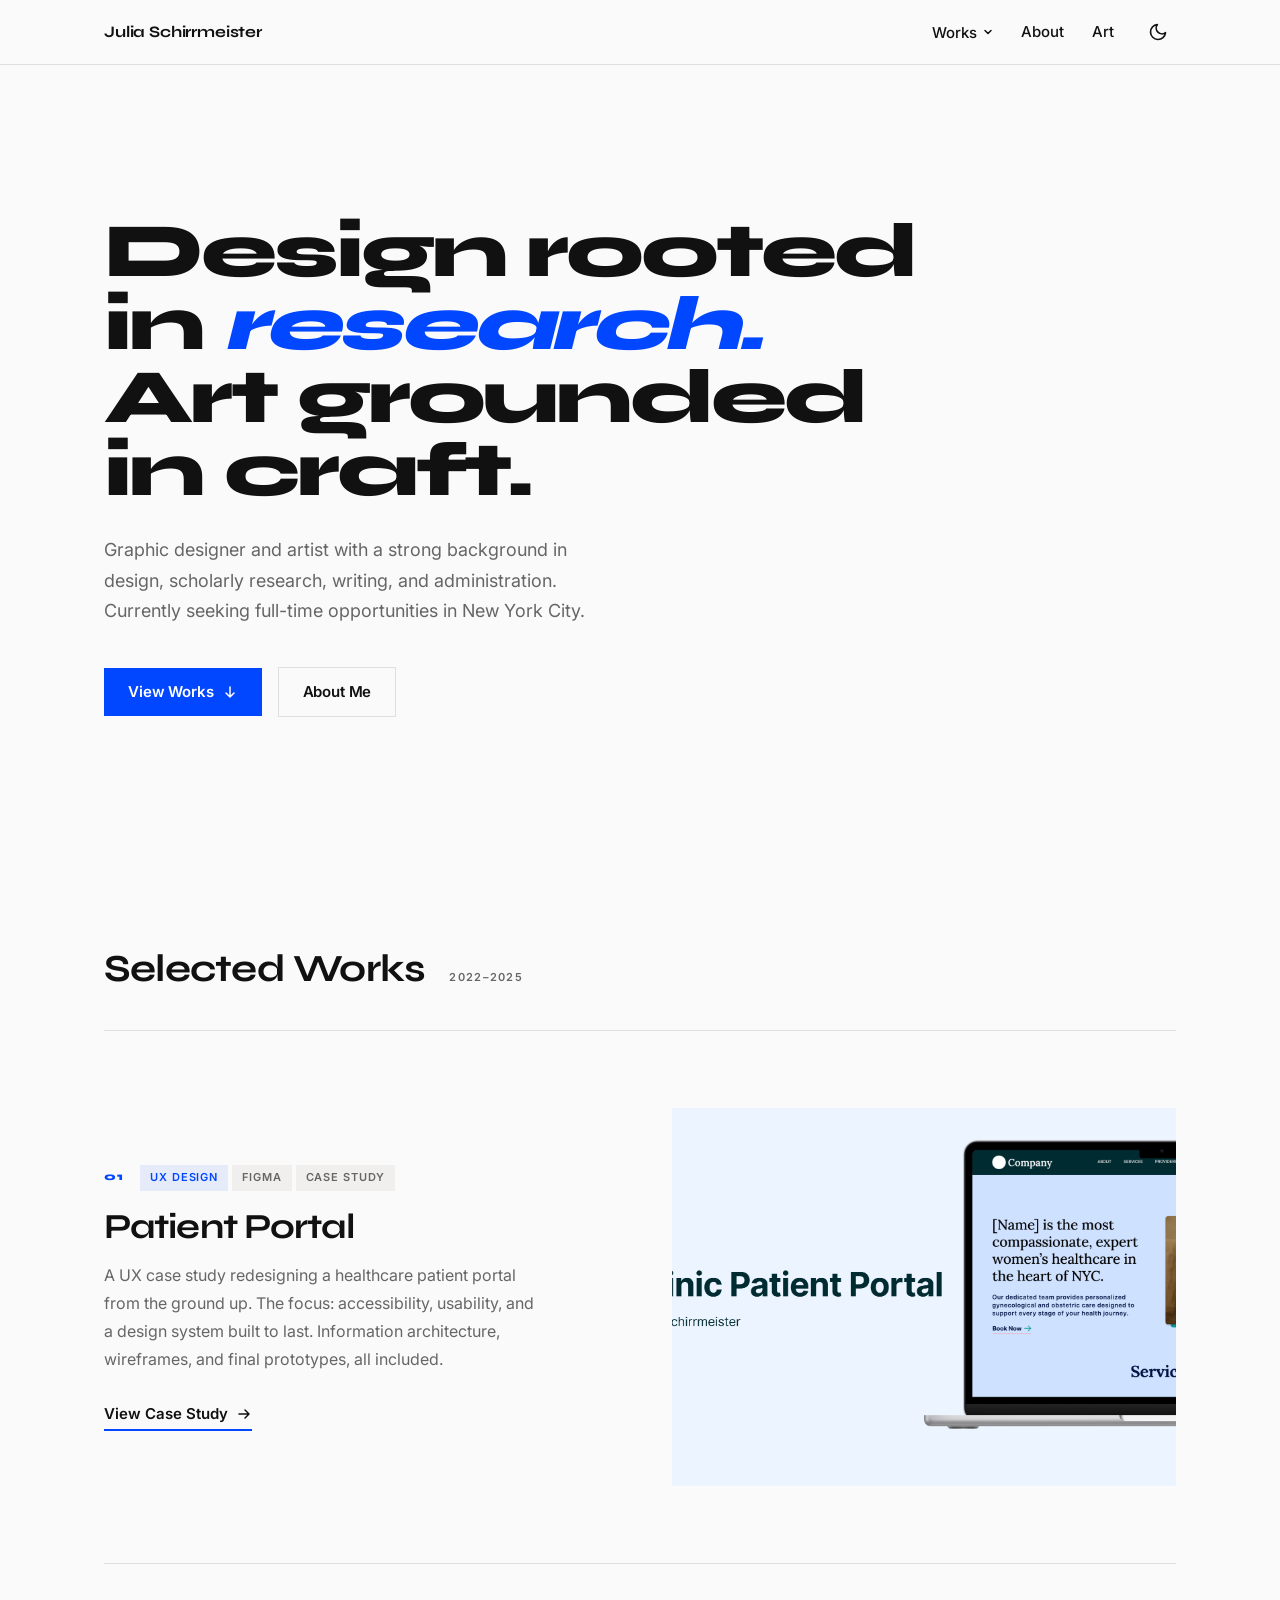
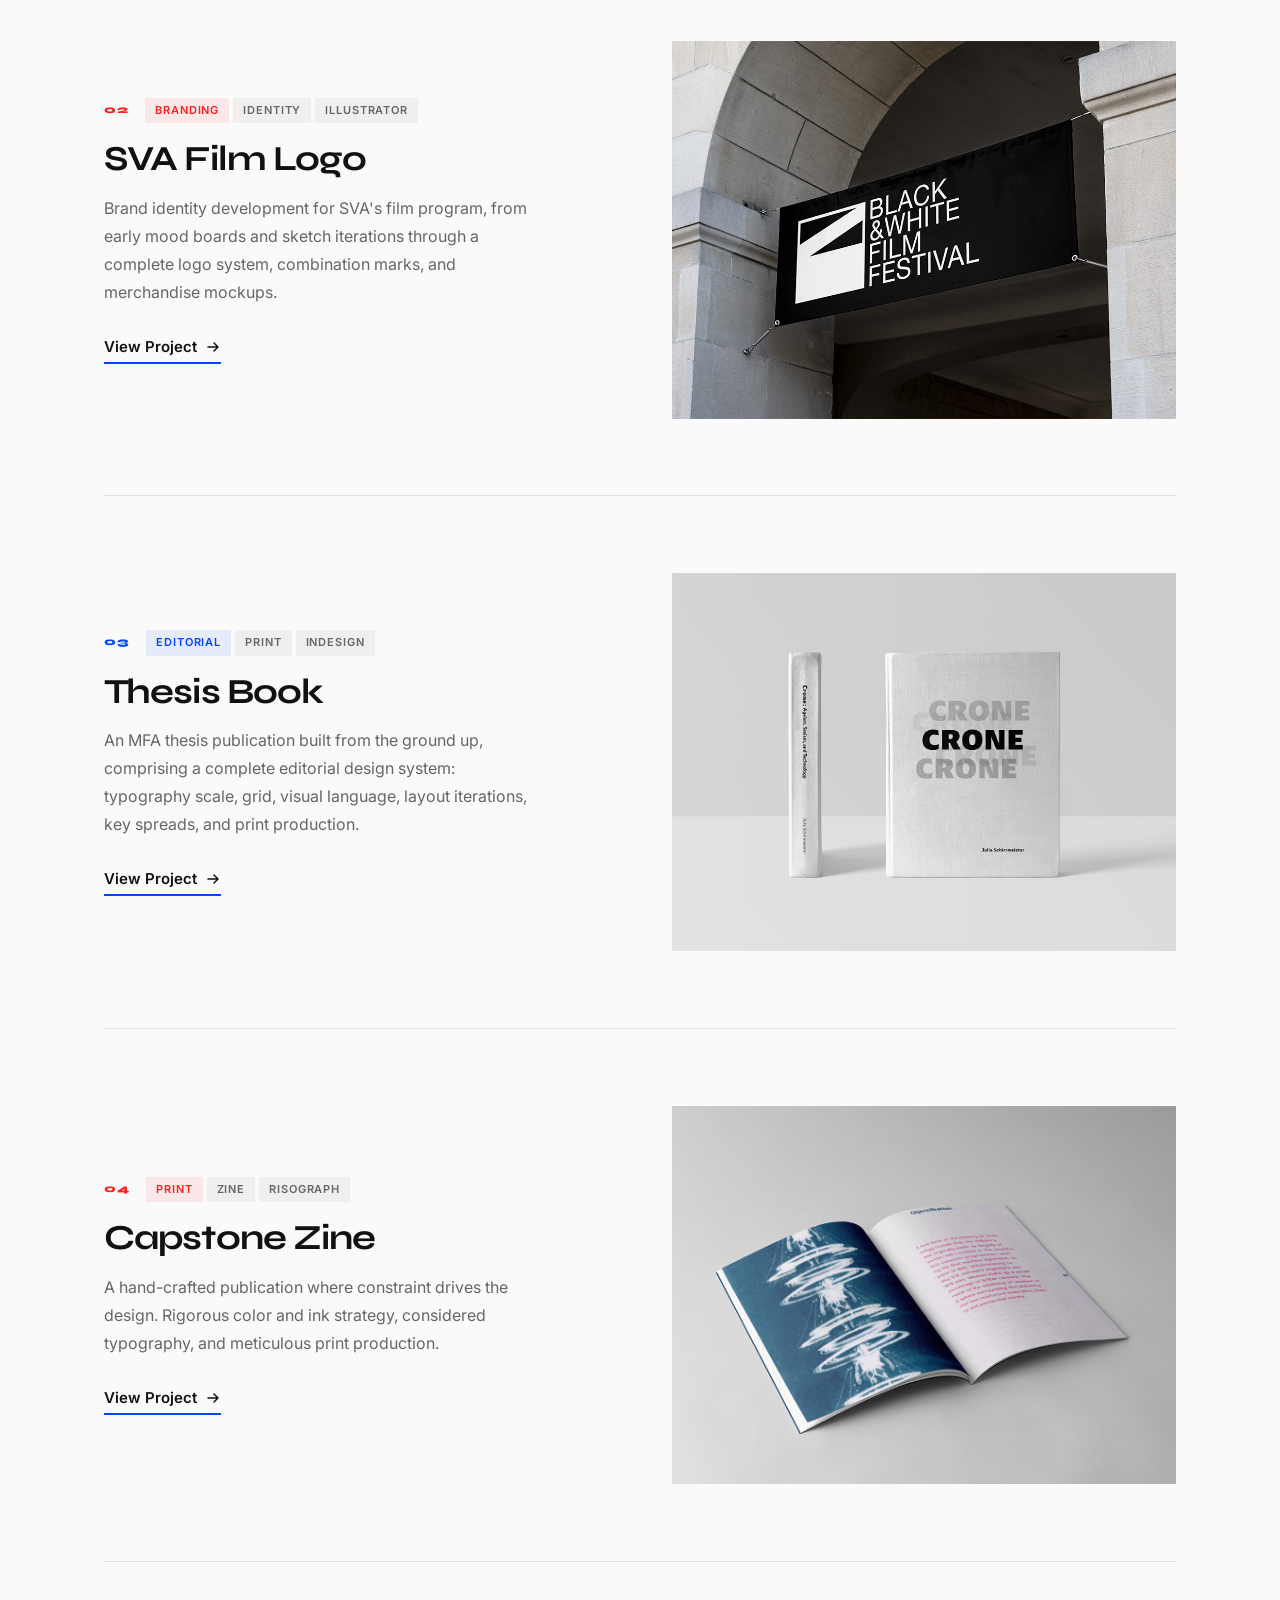
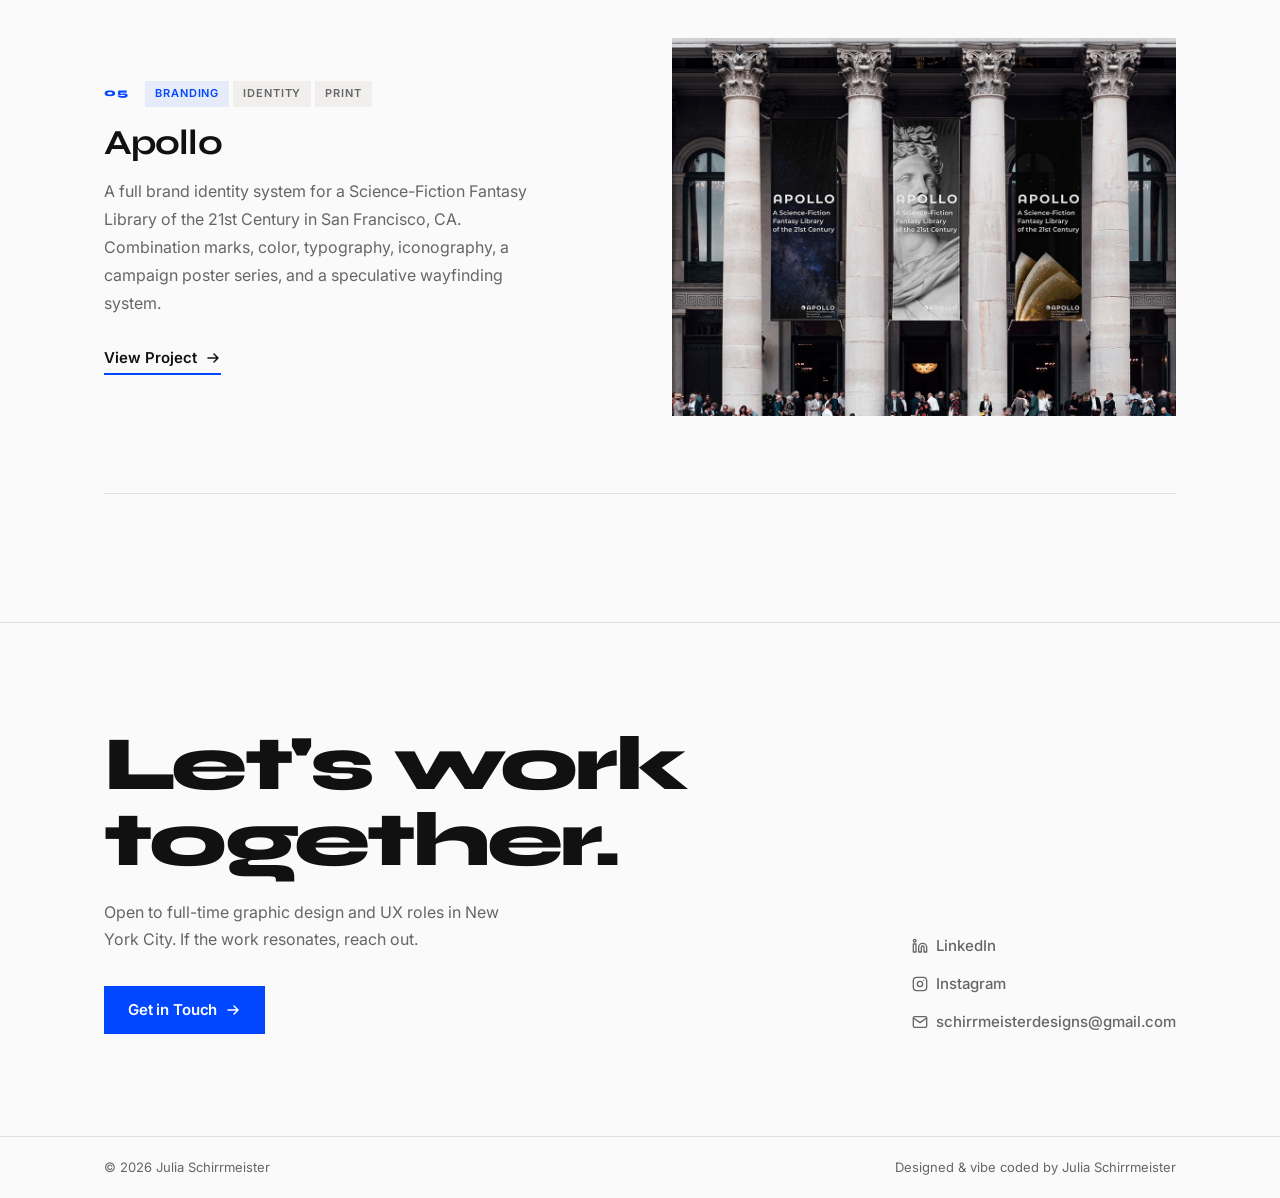
==== index.html @ 40397d11 "Update gallery to row-order grid, add text updates, fix tags and quotes" ====
<!DOCTYPE html>
<html lang="en" data-theme="">
<head>
  <meta charset="UTF-8">
  <meta name="viewport" content="width=device-width, initial-scale=1.0">
  <meta name="description" content="Julia Schirrmeister — Graphic designer and artist with an MFA in Communication Design from Pratt Institute. Portfolio of UX, branding, editorial, and print design work.">
  <title>Julia Schirrmeister — Graphic Designer &amp; Artist</title>
  <link rel="preconnect" href="https://fonts.googleapis.com">
  <link rel="preconnect" href="https://fonts.gstatic.com" crossorigin>
  <link href="https://fonts.googleapis.com/css2?family=Syne:wght@400;500;600;700;800&family=Inter:ital,wght@0,300;0,400;0,500;0,600;1,400;1,600&display=swap" rel="stylesheet">
  <link rel="stylesheet" href="styles.css">
  <!-- Prevent FOUC on dark mode -->
  <script>
    (function(){var t=localStorage.getItem('theme');var d=window.matchMedia('(prefers-color-scheme:dark)').matches;if(t==='dark'||(t===null&&d))document.documentElement.setAttribute('data-theme','dark');})();
  </script>
</head>
<body>
  <a href="#main-content" class="skip-link">Skip to main content</a>

  <!-- ===================== NAVIGATION ===================== -->
  <header>
    <nav class="nav" aria-label="Main navigation">
      <div class="container nav-inner">
        <a href="index.html" class="nav-brand" aria-label="Julia Schirrmeister — Home">
          Julia Schirrmeister
        </a>

        <div class="nav-right">
          <ul class="nav-links" id="nav-links" role="list">
            <!-- Works dropdown -->
            <li class="nav-dropdown" role="none">
              <button
                class="nav-dropdown-trigger"
                aria-haspopup="listbox"
                aria-expanded="false"
                aria-controls="works-dropdown"
              >
                Works
                <svg class="dropdown-chevron" viewBox="0 0 10 10" fill="none" aria-hidden="true">
                  <path d="M2 3.5L5 6.5L8 3.5" stroke="currentColor" stroke-width="1.5" stroke-linecap="round" stroke-linejoin="round"/>
                </svg>
              </button>
              <ul class="nav-dropdown-menu" id="works-dropdown" role="listbox" data-open="false">
                <li role="none">
                  <a href="projects/patient-portal.html" class="nav-dropdown-item" role="option">
                    <span class="nav-dropdown-item-num">01</span>Patient Portal
                  </a>
                </li>
                <li role="none">
                  <a href="projects/sva-film-logo.html" class="nav-dropdown-item" role="option">
                    <span class="nav-dropdown-item-num">02</span>SVA Film Logo
                  </a>
                </li>
                <li role="none">
                  <a href="projects/thesis-book.html" class="nav-dropdown-item" role="option">
                    <span class="nav-dropdown-item-num">03</span>Thesis Book
                  </a>
                </li>
                <li role="none">
                  <a href="projects/capstone-zine.html" class="nav-dropdown-item" role="option">
                    <span class="nav-dropdown-item-num">04</span>Capstone Zine
                  </a>
                </li>
                <li role="none">
                  <a href="projects/poster-series.html" class="nav-dropdown-item" role="option">
                    <span class="nav-dropdown-item-num">05</span>Apollo
                  </a>
                </li>
              </ul>
            </li>

            <li role="none"><a href="about.html" class="nav-link">About</a></li>
            <li role="none"><a href="art.html" class="nav-link">Art</a></li>
          </ul>

          <!-- Dark mode toggle -->
          <button
            class="theme-toggle"
            id="theme-toggle"
            aria-label="Switch to dark mode"
            title="Toggle dark mode"
          >
            <svg class="icon-sun" width="20" height="20" viewBox="0 0 24 24" fill="none" aria-hidden="true">
              <circle cx="12" cy="12" r="5" stroke="currentColor" stroke-width="2"/>
              <path d="M12 2v2M12 20v2M4.22 4.22l1.42 1.42M18.36 18.36l1.42 1.42M2 12h2M20 12h2M4.22 19.78l1.42-1.42M18.36 5.64l1.42-1.42" stroke="currentColor" stroke-width="2" stroke-linecap="round"/>
            </svg>
            <svg class="icon-moon" width="20" height="20" viewBox="0 0 24 24" fill="none" aria-hidden="true">
              <path d="M21 12.79A9 9 0 1 1 11.21 3 7 7 0 0 0 21 12.79z" stroke="currentColor" stroke-width="2" stroke-linecap="round" stroke-linejoin="round"/>
            </svg>
          </button>

          <!-- Mobile menu toggle -->
          <button
            class="mobile-menu-toggle"
            id="mobile-menu-toggle"
            aria-label="Open navigation menu"
            aria-expanded="false"
            aria-controls="nav-links"
          >
            <svg width="24" height="24" viewBox="0 0 24 24" fill="none" aria-hidden="true">
              <path d="M3 6h18M3 12h18M3 18h18" stroke="currentColor" stroke-width="2" stroke-linecap="round"/>
            </svg>
          </button>
        </div>
      </div>
    </nav>
  </header>

  <!-- ===================== MAIN ===================== -->
  <main id="main-content" class="page-content">

    <!-- HERO -->
    <section class="hero" aria-labelledby="hero-heading">
      <div class="container">
        <h1 class="hero-headline" id="hero-heading">
          Design rooted<br>
          in <em>research.</em><br>
          Art grounded<br>
          in craft.
        </h1>
        <p class="hero-sub">
          Graphic designer and artist with a strong background in design, scholarly research, writing, and administration. Currently seeking full-time opportunities in New York City.
        </p>
        <div class="hero-cta-group">
          <a href="#projects" class="btn btn-primary">
            View Works
            <svg width="16" height="16" viewBox="0 0 16 16" fill="none" aria-hidden="true">
              <path d="M8 3v10M4 9l4 4 4-4" stroke="currentColor" stroke-width="1.5" stroke-linecap="round" stroke-linejoin="round"/>
            </svg>
          </a>
          <a href="about.html" class="btn btn-ghost">About Me</a>
        </div>
      </div>
    </section>

    <!-- PROJECTS -->
    <section id="projects" class="section" style="padding-top:3rem; scroll-margin-top:80px;" aria-labelledby="projects-heading">
      <div class="container">
        <div class="projects-section-header">
          <h2 id="projects-heading">Selected Works</h2>
          <span class="eyebrow">2022–2025</span>
        </div>

        <div class="projects-list">

          <!-- 01 Patient Portal -->
          <article class="project-item project-item--blue" aria-labelledby="proj-1-title">
            <div class="project-content">
              <div class="project-meta">
                <span class="project-num" aria-label="Project one">01</span>
                <div class="project-tags" aria-label="Project tags">
                  <span class="tag tag--blue">UX Design</span>
                  <span class="tag">Figma</span>
                  <span class="tag">Case Study</span>
                </div>
              </div>
              <h3 class="project-title" id="proj-1-title">Patient Portal</h3>
              <p class="project-desc">
                A UX case study redesigning a healthcare patient portal from the ground up. The focus: accessibility, usability, and a design system built to last. Information architecture, wireframes, and final prototypes, all included.
              </p>
              <a href="projects/patient-portal.html" class="project-link" aria-label="View Patient Portal case study">
                View Case Study
                <svg width="16" height="16" viewBox="0 0 16 16" fill="none" aria-hidden="true">
                  <path d="M3 8h10M9 4l4 4-4 4" stroke="currentColor" stroke-width="1.5" stroke-linecap="round" stroke-linejoin="round"/>
                </svg>
              </a>
            </div>
            <figure class="project-img" aria-label="Patient Portal project thumbnail">
              <a href="projects/patient-portal.html" aria-label="View Patient Portal case study" style="display:block;width:100%;height:100%;cursor:pointer;">
                <img src="images/projects/patient-portal/06-patient-portal-final.jpg" alt="Patient Portal final UI screens" style="width:100%; height:100%; object-fit:cover; display:block;">
              </a>
            </figure>
          </article>

          <!-- 02 SVA Film Logo -->
          <article class="project-item project-item--red" aria-labelledby="proj-2-title">
            <div class="project-content">
              <div class="project-meta">
                <span class="project-num" aria-label="Project two">02</span>
                <div class="project-tags" aria-label="Project tags">
                  <span class="tag tag--red">Branding</span>
                  <span class="tag">Identity</span>
                  <span class="tag">Illustrator</span>
                </div>
              </div>
              <h3 class="project-title" id="proj-2-title">SVA Film Logo</h3>
              <p class="project-desc">
                Brand identity development for SVA's film program, from early mood boards and sketch iterations through a complete logo system, combination marks, and merchandise mockups.
              </p>
              <a href="projects/sva-film-logo.html" class="project-link" aria-label="View SVA Film Logo brand identity project">
                View Project
                <svg width="16" height="16" viewBox="0 0 16 16" fill="none" aria-hidden="true">
                  <path d="M3 8h10M9 4l4 4-4 4" stroke="currentColor" stroke-width="1.5" stroke-linecap="round" stroke-linejoin="round"/>
                </svg>
              </a>
            </div>
            <figure class="project-img" aria-label="SVA Film Logo project thumbnail">
              <a href="projects/sva-film-logo.html" aria-label="View SVA Film Logo project" style="display:block;width:100%;height:100%;cursor:pointer;">
                <img src="images/projects/sva-film-logo/SVA_Mockup_Banner.jpg" alt="SVA Film Festival banner mockup" style="width:100%; height:100%; object-fit:cover; display:block;">
              </a>
            </figure>
          </article>

          <!-- 03 Thesis Book -->
          <article class="project-item project-item--blue" aria-labelledby="proj-3-title">
            <div class="project-content">
              <div class="project-meta">
                <span class="project-num" aria-label="Project three">03</span>
                <div class="project-tags" aria-label="Project tags">
                  <span class="tag tag--blue">Editorial</span>
                  <span class="tag">Print</span>
                  <span class="tag">InDesign</span>
                </div>
              </div>
              <h3 class="project-title" id="proj-3-title">Thesis Book</h3>
              <p class="project-desc">
                An MFA thesis publication built from the ground up, comprising a complete editorial design system: typography scale, grid, visual language, layout iterations, key spreads, and print production.
              </p>
              <a href="projects/thesis-book.html" class="project-link" aria-label="View Thesis Book editorial design project">
                View Project
                <svg width="16" height="16" viewBox="0 0 16 16" fill="none" aria-hidden="true">
                  <path d="M3 8h10M9 4l4 4-4 4" stroke="currentColor" stroke-width="1.5" stroke-linecap="round" stroke-linejoin="round"/>
                </svg>
              </a>
            </div>
            <figure class="project-img" aria-label="Thesis Book editorial design thumbnail">
              <a href="projects/thesis-book.html" aria-label="View Thesis Book project" style="display:block;width:100%;height:100%;cursor:pointer;">
                <img src="images/projects/thesis-book/Thesisbook_Mockup_Cover.jpg" alt="Thesis Book cover mockup" style="width:100%; height:100%; object-fit:cover; display:block;">
              </a>
            </figure>
          </article>

          <!-- 04 Capstone Zine -->
          <article class="project-item project-item--red" aria-labelledby="proj-4-title">
            <div class="project-content">
              <div class="project-meta">
                <span class="project-num" aria-label="Project four">04</span>
                <div class="project-tags" aria-label="Project tags">
                  <span class="tag tag--red">Print</span>
                  <span class="tag">Zine</span>
                  <span class="tag">Risograph</span>
                </div>
              </div>
              <h3 class="project-title" id="proj-4-title">Capstone Zine</h3>
              <p class="project-desc">
                A hand-crafted publication where constraint drives the design. Rigorous color and ink strategy, considered typography, and meticulous print production.
              </p>
              <a href="projects/capstone-zine.html" class="project-link" aria-label="View Capstone Zine print project">
                View Project
                <svg width="16" height="16" viewBox="0 0 16 16" fill="none" aria-hidden="true">
                  <path d="M3 8h10M9 4l4 4-4 4" stroke="currentColor" stroke-width="1.5" stroke-linecap="round" stroke-linejoin="round"/>
                </svg>
              </a>
            </div>
            <figure class="project-img" aria-label="Capstone Zine print design thumbnail">
              <a href="projects/capstone-zine.html" aria-label="View Capstone Zine project" style="display:block;width:100%;height:100%;cursor:pointer;">
                <img src="images/projects/capstone-zine/Zine_Mockup_OpenPage.jpg" alt="Capstone Zine open page mockup" style="width:100%; height:100%; object-fit:cover; display:block;">
              </a>
            </figure>
          </article>

          <!-- 05 Apollo -->
          <article class="project-item project-item--blue" aria-labelledby="proj-5-title">
            <div class="project-content">
              <div class="project-meta">
                <span class="project-num" aria-label="Project five">05</span>
                <div class="project-tags" aria-label="Project tags">
                  <span class="tag tag--blue">Branding</span>
                  <span class="tag">Identity</span>
                  <span class="tag">Print</span>
                </div>
              </div>
              <h3 class="project-title" id="proj-5-title">Apollo</h3>
              <p class="project-desc">
                A full brand identity system for a Science-Fiction Fantasy Library of the 21st Century in San Francisco, CA. Combination marks, color, typography, iconography, a campaign poster series, and a speculative wayfinding system.
              </p>
              <a href="projects/poster-series.html" class="project-link" aria-label="View Apollo brand identity project">
                View Project
                <svg width="16" height="16" viewBox="0 0 16 16" fill="none" aria-hidden="true">
                  <path d="M3 8h10M9 4l4 4-4 4" stroke="currentColor" stroke-width="1.5" stroke-linecap="round" stroke-linejoin="round"/>
                </svg>
              </a>
            </div>
            <figure class="project-img" aria-label="Apollo brand identity project thumbnail">
              <a href="projects/poster-series.html" aria-label="View Apollo project" style="display:block;width:100%;height:100%;cursor:pointer;">
                <img src="images/projects/poster-series/Poster_Series_Mockup_Banners.jpg" alt="Apollo banner mockup" style="width:100%; height:100%; object-fit:cover; display:block;">
              </a>
            </figure>
          </article>

        </div>
      </div>
    </section>

  </main>

  <!-- ===================== FOOTER ===================== -->
  <footer class="footer" aria-label="Site footer">
    <div class="container">
      <div class="footer-cta">
        <div>
          <h2 class="footer-headline">Let's work<br>together.</h2>
          <p class="footer-sub">Open to full-time graphic design and UX roles in New York City. If the work resonates, reach out.</p>
          <a href="mailto:schirrmeisterdesigns@gmail.com" class="btn btn-primary">
            Get in Touch
            <svg width="16" height="16" viewBox="0 0 16 16" fill="none" aria-hidden="true">
              <path d="M3 8h10M9 4l4 4-4 4" stroke="currentColor" stroke-width="1.5" stroke-linecap="round" stroke-linejoin="round"/>
            </svg>
          </a>
        </div>
        <nav class="footer-contact" aria-label="Contact and social links">
          <a href="https://linkedin.com/in/julia-schirrmeister-4711a9a7" class="contact-link" target="_blank" rel="noopener noreferrer" aria-label="LinkedIn profile (opens in new tab)">
            <svg width="16" height="16" viewBox="0 0 24 24" fill="none" aria-hidden="true">
              <path d="M16 8a6 6 0 0 1 6 6v7h-4v-7a2 2 0 0 0-2-2 2 2 0 0 0-2 2v7h-4v-7a6 6 0 0 1 6-6zM2 9h4v12H2z" stroke="currentColor" stroke-width="2" stroke-linecap="round" stroke-linejoin="round"/>
              <circle cx="4" cy="4" r="2" stroke="currentColor" stroke-width="2"/>
            </svg>
            LinkedIn
          </a>
          <a href="https://instagram.com/schirrmeisterdesigns" class="contact-link" target="_blank" rel="noopener noreferrer" aria-label="Instagram profile (opens in new tab)">
            <svg width="16" height="16" viewBox="0 0 24 24" fill="none" aria-hidden="true">
              <rect x="2" y="2" width="20" height="20" rx="5" stroke="currentColor" stroke-width="2"/>
              <circle cx="12" cy="12" r="4" stroke="currentColor" stroke-width="2"/>
              <circle cx="17.5" cy="6.5" r="1" fill="currentColor"/>
            </svg>
            Instagram
          </a>
          <a href="mailto:schirrmeisterdesigns@gmail.com" class="contact-link" aria-label="Send an email">
            <svg width="16" height="16" viewBox="0 0 24 24" fill="none" aria-hidden="true">
              <rect x="2" y="4" width="20" height="16" rx="2" stroke="currentColor" stroke-width="2"/>
              <polyline points="22,6 12,13 2,6" stroke="currentColor" stroke-width="2" stroke-linecap="round" stroke-linejoin="round"/>
            </svg>
            schirrmeisterdesigns@gmail.com
          </a>
        </nav>
      </div>
    </div>
    <div class="footer-bottom">
      <div class="container footer-bottom-inner">
        <span>© 2026 Julia Schirrmeister</span>
        <span>Designed &amp; vibe coded by Julia Schirrmeister</span>
      </div>
    </div>
  </footer>

  <script src="script.js"></script>
</body>
</html>
---- styles.css ----
/* ============================================================
   Julia Schirrmeister — Portfolio
   Global Stylesheet
   ============================================================ */

/* === Google Fonts === */
@import url('https://fonts.googleapis.com/css2?family=Syne:wght@400;500;600;700;800&family=Inter:ital,wght@0,300;0,400;0,500;0,600;1,400;1,600&display=swap');

/* === CSS Custom Properties === */
:root {
  /* Accent Colors */
  --blue:   #0047FF;
  --red:    #FF2020;
  --yellow: #FFD600;

  /* Light Mode */
  --bg:          #FAFAFA;
  --bg-alt:      #F0EFED;
  --text:        #111111;
  --text-muted:  #666666;
  --border:      #E0DFDD;
  --nav-bg:      rgba(250, 250, 250, 0.95);

  /* Typography */
  --font-display: 'Syne', sans-serif;
  --font-body:    'Inter', sans-serif;

  /* Layout */
  --max-w:       1200px;
  --px:          clamp(1.25rem, 5vw, 4rem);
  --section-gap: clamp(5rem, 10vw, 9rem);

  /* Transitions */
  --t:      0.2s ease;
  --t-slow: 0.4s ease;
}

[data-theme="dark"] {
  --bg:         #0D0D0D;
  --bg-alt:     #1A1A1A;
  --text:       #F0F0F0;
  --text-muted: #999999;
  --border:     #2C2C2C;
  --nav-bg:     rgba(13, 13, 13, 0.95);
}

/* === Reset === */
*, *::before, *::after {
  box-sizing: border-box;
  margin: 0;
  padding: 0;
}

html {
  font-size: 16px;
  scroll-behavior: smooth;
  -webkit-text-size-adjust: 100%;
}

body {
  font-family: var(--font-body);
  background-color: var(--bg);
  color: var(--text);
  line-height: 1.6;
  transition: background-color var(--t-slow), color var(--t-slow);
  overflow-x: hidden;
}

img {
  max-width: 100%;
  height: auto;
  display: block;
}

a {
  color: inherit;
  text-decoration: none;
}

ul, ol { list-style: none; }
button { cursor: pointer; border: none; background: none; font-family: inherit; font-size: inherit; color: inherit; }

/* === Accessibility: Skip Link === */
.skip-link {
  position: absolute;
  top: -100px;
  left: 1rem;
  z-index: 9999;
  background: var(--blue);
  color: #fff;
  padding: 0.5rem 1.25rem;
  font-family: var(--font-body);
  font-size: 0.875rem;
  font-weight: 600;
  transition: top 0.2s;
}
.skip-link:focus { top: 0; }

/* === Focus styles (WCAG) === */
*:focus-visible {
  outline: 2px solid var(--blue);
  outline-offset: 3px;
  border-radius: 2px;
}

/* === Reduced Motion === */
@media (prefers-reduced-motion: reduce) {
  *, *::before, *::after {
    animation-duration: 0.01ms !important;
    transition-duration: 0.01ms !important;
  }
  html { scroll-behavior: auto; }
}

/* ============================================================
   TYPOGRAPHY
   ============================================================ */

h1, h2, h3, h4, h5, h6 {
  font-family: var(--font-display);
  font-weight: 700;
  line-height: 1.1;
  letter-spacing: -0.02em;
}

.eyebrow {
  font-family: var(--font-body);
  font-size: 0.6875rem;
  font-weight: 600;
  letter-spacing: 0.12em;
  text-transform: uppercase;
  color: var(--text-muted);
}

/* ============================================================
   LAYOUT UTILITIES
   ============================================================ */

.container {
  width: 100%;
  max-width: var(--max-w);
  margin: 0 auto;
  padding-left: var(--px);
  padding-right: var(--px);
}

.section {
  padding-top: var(--section-gap);
  padding-bottom: var(--section-gap);
}

.visually-hidden {
  position: absolute;
  width: 1px; height: 1px;
  padding: 0; margin: -1px;
  overflow: hidden;
  clip: rect(0,0,0,0);
  white-space: nowrap;
  border-width: 0;
}

/* ============================================================
   NAVIGATION
   ============================================================ */

.nav {
  position: fixed;
  top: 0; left: 0; right: 0;
  z-index: 100;
  background: var(--nav-bg);
  backdrop-filter: blur(12px);
  -webkit-backdrop-filter: blur(12px);
  border-bottom: 1px solid var(--border);
  transition: background-color var(--t-slow), border-color var(--t-slow);
}

.nav-inner {
  display: flex;
  align-items: center;
  justify-content: space-between;
  height: 64px;
  gap: 2rem;
}

.nav-brand {
  font-family: var(--font-display);
  font-size: 1rem;
  font-weight: 700;
  letter-spacing: -0.01em;
  white-space: nowrap;
  color: var(--text);
  transition: color var(--t);
}
.nav-brand:hover { color: var(--blue); }

.nav-right {
  display: flex;
  align-items: center;
  gap: 0.25rem;
}

.nav-links {
  display: flex;
  align-items: center;
  gap: 0;
}

/* Shared link styles */
.nav-link,
.nav-dropdown-trigger {
  font-family: var(--font-body);
  font-size: 0.9375rem;
  font-weight: 500;
  color: var(--text);
  padding: 0.5rem 0.875rem;
  position: relative;
  transition: color var(--t);
  text-decoration: none;
}

/* Animated underline */
.nav-link::after,
.nav-dropdown-trigger::after {
  content: '';
  position: absolute;
  bottom: 4px;
  left: 0.875rem;
  right: 0.875rem;
  height: 2px;
  background: var(--blue);
  transform: scaleX(0);
  transform-origin: left;
  transition: transform var(--t);
}

.nav-link:hover { color: var(--blue); }
.nav-link:hover::after,
.nav-link.active::after { transform: scaleX(1); }
.nav-link.active { color: var(--blue); font-weight: 600; }

/* Bold on click */
.nav-link:active { font-weight: 700; }

/* Dropdown */
.nav-dropdown { position: relative; }

.nav-dropdown-trigger {
  display: inline-flex;
  align-items: center;
  gap: 0.375rem;
  background: none;
  border: none;
}
.nav-dropdown-trigger:hover { color: var(--blue); }
.nav-dropdown-trigger:hover::after { transform: scaleX(1); }

.dropdown-chevron {
  width: 10px; height: 10px;
  transition: transform var(--t);
  flex-shrink: 0;
}
.nav-dropdown-trigger[aria-expanded="true"] .dropdown-chevron { transform: rotate(180deg); }

.nav-dropdown-menu {
  position: absolute;
  top: calc(100% + 6px);
  left: 0;
  background: var(--bg);
  border: 1px solid var(--border);
  min-width: 230px;
  padding: 0.375rem;
  box-shadow: 0 8px 32px rgba(0,0,0,0.10);
  opacity: 0;
  visibility: hidden;
  pointer-events: none;
  transform: translateY(-6px);
  transition: opacity var(--t), visibility var(--t), transform var(--t);
}
.nav-dropdown-menu[data-open="true"] {
  opacity: 1;
  visibility: visible;
  pointer-events: auto;
  transform: translateY(0);
}

.nav-dropdown-item {
  display: flex;
  align-items: center;
  gap: 0.875rem;
  padding: 0.625rem 0.75rem;
  font-size: 0.875rem;
  font-weight: 500;
  color: var(--text);
  text-decoration: none;
  transition: background-color var(--t), color var(--t);
  border-radius: 2px;
}
.nav-dropdown-item:hover {
  background: var(--bg-alt);
  color: var(--blue);
}
.nav-dropdown-item-num {
  font-size: 0.6875rem;
  font-family: var(--font-display);
  font-weight: 700;
  color: var(--text-muted);
  min-width: 16px;
}

/* Dark mode toggle */
.theme-toggle {
  display: flex;
  align-items: center;
  justify-content: center;
  width: 36px; height: 36px;
  border-radius: 50%;
  color: var(--text);
  transition: background-color var(--t), color var(--t);
  flex-shrink: 0;
  margin-left: 0.5rem;
}
.theme-toggle:hover {
  background: var(--bg-alt);
  color: var(--blue);
}
.icon-sun  { display: none; }
.icon-moon { display: block; }
[data-theme="dark"] .icon-sun  { display: block; }
[data-theme="dark"] .icon-moon { display: none; }

/* Mobile hamburger */
.mobile-menu-toggle {
  display: none;
  align-items: center;
  justify-content: center;
  width: 36px; height: 36px;
  color: var(--text);
  transition: color var(--t);
  margin-left: 0.25rem;
}
.mobile-menu-toggle:hover { color: var(--blue); }

/* ============================================================
   BUTTONS
   ============================================================ */

.btn {
  display: inline-flex;
  align-items: center;
  gap: 0.5rem;
  padding: 0.75rem 1.5rem;
  font-family: var(--font-body);
  font-size: 0.9375rem;
  font-weight: 600;
  letter-spacing: -0.01em;
  text-decoration: none;
  transition: background-color var(--t), color var(--t), border-color var(--t), transform var(--t), box-shadow var(--t);
  cursor: pointer;
  border: none;
}
.btn:hover { transform: translateY(-1px); }
.btn:active { transform: translateY(0); }

.btn-primary {
  background: var(--blue);
  color: #fff;
}
.btn-primary:hover {
  background: #003ACC;
  box-shadow: 0 4px 16px rgba(0,71,255,0.3);
}

.btn-ghost {
  background: transparent;
  color: var(--text);
  border: 1.5px solid var(--border);
}
.btn-ghost:hover {
  border-color: var(--blue);
  color: var(--blue);
}

/* ============================================================
   TAGS
   ============================================================ */

.tag {
  display: inline-block;
  font-size: 0.6875rem;
  font-weight: 600;
  letter-spacing: 0.08em;
  text-transform: uppercase;
  padding: 0.25rem 0.625rem;
  background: var(--bg-alt);
  color: var(--text-muted);
}
.tag--blue {
  background: rgba(0,71,255,0.08);
  color: var(--blue);
}
.tag--red {
  background: rgba(255,32,32,0.08);
  color: var(--red);
}
[data-theme="dark"] .tag--blue { background: rgba(0,71,255,0.18); }
[data-theme="dark"] .tag--red  { background: rgba(255,32,32,0.18); }

/* ============================================================
   HERO SECTION
   ============================================================ */

.hero {
  min-height: 100svh;
  display: flex;
  flex-direction: column;
  justify-content: center;
  padding-top: 5rem;
  padding-bottom: 3rem;
}

.hero-eyebrow { margin-bottom: 1.75rem; }

.hero-headline {
  font-size: clamp(2.5rem, 6vw, 5.5rem);
  font-family: var(--font-display);
  font-weight: 800;
  line-height: 0.95;
  letter-spacing: -0.04em;
  margin-bottom: 1.75rem;
  animation: fadeUp 0.7s ease 0.1s both;
}
.hero-headline em {
  font-style: italic;
  color: var(--blue);
}

.hero-sub {
  font-size: clamp(1rem, 1.5vw, 1.125rem);
  color: var(--text-muted);
  max-width: 500px;
  line-height: 1.7;
  margin-bottom: 2.5rem;
  animation: fadeUp 0.7s ease 0.25s both;
}

.hero-cta-group {
  display: flex;
  align-items: center;
  gap: 1rem;
  flex-wrap: wrap;
  animation: fadeUp 0.7s ease 0.4s both;
}

@keyframes fadeUp {
  from { opacity: 0; transform: translateY(16px); }
  to   { opacity: 1; transform: translateY(0); }
}

/* ============================================================
   PROJECTS LIST (HOMEPAGE)
   ============================================================ */

.projects-section-header {
  display: flex;
  align-items: baseline;
  gap: 1.5rem;
  padding-bottom: 2.5rem;
  border-bottom: 1px solid var(--border);
  margin-bottom: 0;
}
.projects-section-header h2 {
  font-size: clamp(1.75rem, 3vw, 2.5rem);
}

.projects-list { }

.project-item {
  display: grid;
  grid-template-columns: 1fr 1fr;
  gap: clamp(2rem, 5vw, 5rem);
  align-items: center;
  padding: clamp(3rem, 6vw, 5rem) 0;
  border-bottom: 1px solid var(--border);
}

.project-meta {
  display: flex;
  align-items: center;
  gap: 1rem;
  margin-bottom: 1rem;
  flex-wrap: wrap;
}

.project-num {
  font-family: var(--font-display);
  font-size: 0.6875rem;
  font-weight: 800;
  letter-spacing: 0.1em;
  color: var(--text-muted);
}
.project-item--blue .project-num { color: var(--blue); }
.project-item--red  .project-num { color: var(--red); }

.project-title {
  font-family: var(--font-display);
  font-size: clamp(1.5rem, 2.75vw, 2.25rem);
  font-weight: 700;
  margin-bottom: 0.875rem;
  letter-spacing: -0.025em;
  line-height: 1.15;
}

.project-desc {
  font-size: 1rem;
  color: var(--text-muted);
  line-height: 1.75;
  margin-bottom: 1.75rem;
  max-width: 440px;
}

.project-link {
  display: inline-flex;
  align-items: center;
  gap: 0.5rem;
  font-size: 0.9375rem;
  font-weight: 600;
  color: var(--text);
  text-decoration: none;
  padding-bottom: 3px;
  border-bottom: 2px solid var(--blue);
  transition: color var(--t), gap var(--t);
}
.project-link:hover {
  color: var(--blue);
  gap: 0.75rem;
}

.project-img {
  aspect-ratio: 4 / 3;
  background: var(--bg-alt);
  overflow: hidden;
  position: relative;
}
.project-img img {
  width: 100%; height: 100%;
  object-fit: cover;
  transition: transform 0.5s ease;
}
.project-item:hover .project-img img { transform: scale(1.04); }

/* Image placeholder */
.img-placeholder {
  width: 100%; height: 100%;
  display: flex;
  align-items: center;
  justify-content: center;
  flex-direction: column;
  gap: 0.5rem;
  font-size: 0.6875rem;
  font-weight: 600;
  letter-spacing: 0.1em;
  text-transform: uppercase;
  color: var(--border);
  border: 2px dashed var(--border);
  transition: border-color var(--t), color var(--t);
}
.project-item:hover .img-placeholder {
  border-color: var(--text-muted);
  color: var(--text-muted);
}

/* ============================================================
   FOOTER / CTA
   ============================================================ */

.footer { border-top: 1px solid var(--border); }

.footer-cta {
  padding: clamp(4rem, 8vw, 8rem) 0;
  display: grid;
  grid-template-columns: 1fr auto;
  gap: clamp(2rem, 5vw, 6rem);
  align-items: end;
}

.footer-headline {
  font-family: var(--font-display);
  font-size: clamp(2.5rem, 6vw, 5rem);
  font-weight: 800;
  letter-spacing: -0.035em;
  line-height: 1.0;
  margin-bottom: 1.25rem;
}

.footer-sub {
  font-size: 1rem;
  color: var(--text-muted);
  margin-bottom: 2rem;
  max-width: 420px;
  line-height: 1.7;
}

.footer-contact {
  display: flex;
  flex-direction: column;
  align-items: flex-start;
  gap: 0.875rem;
}

.contact-link {
  display: inline-flex;
  align-items: center;
  gap: 0.5rem;
  font-size: 0.9375rem;
  font-weight: 500;
  color: var(--text-muted);
  text-decoration: none;
  transition: color var(--t);
}
.contact-link:hover { color: var(--blue); }

.footer-bottom {
  border-top: 1px solid var(--border);
  padding: 1.25rem 0;
}
.footer-bottom-inner {
  display: flex;
  justify-content: space-between;
  align-items: center;
  font-size: 0.8125rem;
  color: var(--text-muted);
}

/* ============================================================
   PROJECT PAGE — CASE STUDY
   ============================================================ */

.project-page-hero {
  padding-top: 7rem;
  padding-bottom: 4rem;
}

.back-nav {
  display: inline-flex;
  align-items: center;
  gap: 0.5rem;
  font-size: 0.875rem;
  font-weight: 600;
  color: var(--text-muted);
  text-decoration: none;
  margin-bottom: 2.5rem;
  transition: color var(--t), gap var(--t);
}
.back-nav:hover { color: var(--blue); gap: 0.75rem; }

.project-page-eyebrow {
  display: flex;
  gap: 0.75rem;
  flex-wrap: wrap;
  margin-bottom: 1.5rem;
}

.project-page-title {
  font-size: clamp(2.5rem, 6.5vw, 5.5rem);
  font-family: var(--font-display);
  font-weight: 800;
  letter-spacing: -0.035em;
  line-height: 0.95;
  margin-bottom: 1.75rem;
}

.project-page-overview {
  font-size: clamp(1rem, 1.5vw, 1.1875rem);
  color: var(--text-muted);
  max-width: 680px;
  line-height: 1.8;
}

/* Project details bar */
.project-details-bar {
  display: grid;
  grid-template-columns: repeat(auto-fit, minmax(130px, 1fr));
  gap: 2rem;
  padding: 2.5rem 0;
  border-top: 1px solid var(--border);
  border-bottom: 1px solid var(--border);
  margin: 3rem 0 5rem;
}
.detail-item label {
  display: block;
  font-size: 0.6875rem;
  font-weight: 600;
  letter-spacing: 0.1em;
  text-transform: uppercase;
  color: var(--text-muted);
  margin-bottom: 0.375rem;
}
.detail-item span {
  font-size: 1rem;
  font-weight: 600;
  font-family: var(--font-display);
}

/* Case study sections */
.case-section {
  padding: 5rem 0;
  border-bottom: 1px solid var(--border);
}
.case-section:last-of-type { border-bottom: none; }

.case-section-label {
  display: flex;
  align-items: baseline;
  gap: 1.25rem;
  margin-bottom: 2.5rem;
}
.case-section-num {
  font-family: var(--font-display);
  font-size: 0.6875rem;
  font-weight: 800;
  letter-spacing: 0.1em;
  color: var(--text-muted);
  flex-shrink: 0;
}
.case-section-title {
  font-family: var(--font-display);
  font-size: clamp(1.5rem, 2.5vw, 2rem);
  font-weight: 700;
  letter-spacing: -0.025em;
}

/* Accent title colors */
.accent-blue .case-section-title { color: var(--blue); }
.accent-red  .case-section-title { color: var(--red); }

.case-text {
  font-size: 1.0625rem;
  color: var(--text-muted);
  line-height: 1.8;
  max-width: 700px;
  margin-bottom: 1.25rem;
}
.case-text strong { color: var(--text); font-weight: 600; }

/* Image layouts */
.case-img-full {
  width: 100%;
  aspect-ratio: 16 / 9;
  background: var(--bg-alt);
  margin: 3rem 0;
  overflow: hidden;
}
.case-img-full img { width: 100%; height: 100%; object-fit: cover; }

.case-img-tall {
  width: 100%;
  aspect-ratio: 4 / 3;
  background: var(--bg-alt);
  margin: 3rem 0;
  overflow: hidden;
}

.case-img-half {
  display: grid;
  grid-template-columns: 1fr 1fr;
  gap: 1.5rem;
  margin: 3rem 0;
}
.case-img-half > figure {
  aspect-ratio: 4 / 3;
  background: var(--bg-alt);
  overflow: hidden;
}

.case-img-third {
  display: grid;
  grid-template-columns: repeat(3, 1fr);
  gap: 1.5rem;
  margin: 3rem 0;
}
.case-img-third > figure {
  aspect-ratio: 3 / 4;
  background: var(--bg-alt);
  overflow: hidden;
}

.case-img-quarter {
  display: grid;
  grid-template-columns: repeat(4, 1fr);
  gap: 1rem;
  margin: 3rem 0;
}
.case-img-quarter > figure {
  aspect-ratio: 1;
  background: var(--bg-alt);
  overflow: hidden;
}

.case-img-full img,
.case-img-tall img,
.case-img-half > figure img,
.case-img-third > figure img,
.case-img-quarter > figure img {
  width: 100%; height: 100%; object-fit: cover;
}

figcaption {
  font-size: 0.8125rem;
  color: var(--text-muted);
  margin-top: 0.625rem;
  line-height: 1.5;
}

/* Highlight block */
.highlight-block {
  padding: 3rem;
  margin: 3rem 0;
}
.highlight-block--blue {
  background: var(--blue);
  color: #fff;
}
.highlight-block--red {
  background: var(--red);
  color: #fff;
}
.highlight-block--yellow {
  background: var(--yellow);
  color: #111;
}
.highlight-block p {
  font-family: var(--font-display);
  font-size: clamp(1.25rem, 2.5vw, 1.875rem);
  font-weight: 700;
  line-height: 1.3;
  letter-spacing: -0.02em;
}

/* ============================================================
   ABOUT PAGE
   ============================================================ */

.about-hero {
  padding-top: 8rem;
  padding-bottom: 5rem;
  border-bottom: 1px solid var(--border);
}

.about-hero-eyebrow { margin-bottom: 1.5rem; }

.about-hero-title {
  font-family: var(--font-display);
  font-size: clamp(3rem, 7vw, 6rem);
  font-weight: 800;
  letter-spacing: -0.04em;
  line-height: 0.95;
}
.about-hero-title em {
  font-style: italic;
  color: var(--blue);
}

.about-grid {
  display: grid;
  grid-template-columns: 1fr 1.5fr;
  gap: clamp(3rem, 7vw, 7rem);
  align-items: start;
  padding: 5rem 0;
}

.about-img-wrap {
  position: sticky;
  top: 80px;
}
.about-img {
  aspect-ratio: 3 / 4;
  background: var(--bg-alt);
  overflow: hidden;
}
.about-img img {
  width: 100%; height: 100%;
  object-fit: cover;
}

.about-content h2 {
  font-size: clamp(1.5rem, 3vw, 2.25rem);
  font-family: var(--font-display);
  font-weight: 700;
  margin-bottom: 0.5rem;
  letter-spacing: -0.025em;
}

.about-content .eyebrow { margin-bottom: 2.5rem; }

.about-content p {
  font-size: 1.0625rem;
  line-height: 1.85;
  color: var(--text-muted);
  margin-bottom: 1.5rem;
  max-width: 560px;
}
.about-content p strong {
  color: var(--text);
  font-weight: 600;
}

.about-divider {
  border: none;
  border-top: 1px solid var(--border);
  margin: 2.5rem 0;
}

.skills-label {
  font-size: 0.6875rem;
  font-weight: 600;
  letter-spacing: 0.1em;
  text-transform: uppercase;
  color: var(--text-muted);
  margin-bottom: 1.25rem;
}

.skills-grid {
  display: grid;
  grid-template-columns: 1fr 1fr;
  gap: 0;
}
.skill-item {
  font-size: 0.9375rem;
  padding: 0.625rem 0;
  border-bottom: 1px solid var(--border);
  color: var(--text);
}
.skill-item:last-child,
.skill-item:nth-last-child(2):nth-child(odd) { border-bottom: none; }

/* ============================================================
   ART GALLERY
   ============================================================ */

.art-hero {
  padding-top: 8rem;
  padding-bottom: 3.5rem;
  border-bottom: 1px solid var(--border);
}

.art-hero-title {
  font-family: var(--font-display);
  font-size: clamp(3rem, 7vw, 6rem);
  font-weight: 800;
  letter-spacing: -0.04em;
  line-height: 0.95;
  margin-bottom: 1rem;
}

.art-hero-sub {
  font-size: 1.0625rem;
  color: var(--text-muted);
  max-width: 520px;
  line-height: 1.7;
}

.gallery-grid {
  display: grid;
  grid-template-columns: repeat(3, 1fr);
  gap: 1.5rem;
  align-items: start;
  padding: 4rem 0;
}

.gallery-item {
  cursor: pointer;
}

.gallery-item-img {
  display: block;
  width: 100%;
  background: var(--bg-alt);
  overflow: hidden;
  transition: opacity var(--t);
}
.gallery-item-img:hover { opacity: 0.88; }
.gallery-item-img img {
  width: 100%; height: auto;
  display: block;
  transition: transform 0.4s ease;
}
.gallery-item-img:hover img { transform: scale(1.02); }

.gallery-caption { margin-top: 0.625rem; }
.gallery-caption-title {
  font-size: 0.875rem;
  font-weight: 600;
  color: var(--text);
  line-height: 1.4;
}
.gallery-caption-desc {
  font-size: 0.8125rem;
  color: var(--text-muted);
  line-height: 1.5;
  margin-top: 0.125rem;
}

/* Gallery placeholder heights */
.gph-tall  { aspect-ratio: 3/4; }
.gph-sq    { aspect-ratio: 1/1; }
.gph-wide  { aspect-ratio: 4/3; }
.gph-port  { aspect-ratio: 2/3; }
.gph-xwide { aspect-ratio: 16/9; }

/* ============================================================
   RESPONSIVE
   ============================================================ */

@media (max-width: 900px) {
  .project-item {
    grid-template-columns: 1fr;
    gap: 2rem;
  }
  .project-img { order: -1; }

  .footer-cta {
    grid-template-columns: 1fr;
    gap: 3rem;
  }
  .footer-contact {
    align-items: flex-start;
    flex-direction: row;
    flex-wrap: wrap;
    gap: 1rem;
  }

  .about-grid { grid-template-columns: 1fr; gap: 3rem; }
  .about-img-wrap { position: static; }
  .about-img { aspect-ratio: 4/3; max-width: 400px; }

  .case-img-half   { grid-template-columns: 1fr; }
  .case-img-third  { grid-template-columns: 1fr 1fr; }
  .case-img-quarter{ grid-template-columns: 1fr 1fr; }

  .gallery-grid { grid-template-columns: repeat(2, 1fr); }
}

@media (max-width: 600px) {
  .nav-links {
    display: none;
    position: fixed;
    top: 64px; left: 0; right: 0; bottom: 0;
    background: var(--bg);
    flex-direction: column;
    align-items: flex-start;
    padding: 2rem var(--px);
    gap: 0;
    overflow-y: auto;
    z-index: 99;
  }
  .nav-links.is-open { display: flex; }

  .nav-link,
  .nav-dropdown-trigger {
    font-size: 1.375rem;
    font-weight: 600;
    padding: 0.75rem 0;
    width: 100%;
  }
  .nav-link::after,
  .nav-dropdown-trigger::after { left: 0; right: 0; }

  .nav-dropdown-menu {
    position: static;
    border: none;
    box-shadow: none;
    background: transparent;
    padding: 0 0 0.5rem 1.25rem;
    opacity: 1;
    visibility: visible;
    pointer-events: auto;
    transform: none;
  }
  .nav-dropdown-menu[data-open="false"] { display: none; }

  .mobile-menu-toggle { display: flex; }

  .gallery-grid { grid-template-columns: 1fr; }
  .case-img-third { grid-template-columns: 1fr; }
  .project-details-bar { grid-template-columns: 1fr 1fr; }

  .highlight-block { padding: 2rem 1.5rem; }
}

/* ============================================================
   PAGE ENTRANCE ANIMATION
   ============================================================ */

.page-content {
  animation: pageFadeIn 0.35s ease both;
}

@keyframes pageFadeIn {
  from { opacity: 0; transform: translateY(10px); }
  to   { opacity: 1; transform: translateY(0); }
}

/* ============================================================
   MISC UTILITIES
   ============================================================ */

.divider { border: none; border-top: 1px solid var(--border); margin: 0; }
.text-muted { color: var(--text-muted); }
.text-blue  { color: var(--blue); }
.text-red   { color: var(--red); }

.mt-2 { margin-top: 1rem; }
.mt-3 { margin-top: 1.5rem; }
.mt-4 { margin-top: 2rem; }
.mt-6 { margin-top: 3rem; }
.mb-2 { margin-bottom: 1rem; }
.mb-3 { margin-bottom: 1.5rem; }
.mb-4 { margin-bottom: 2rem; }
.mb-6 { margin-bottom: 3rem; }
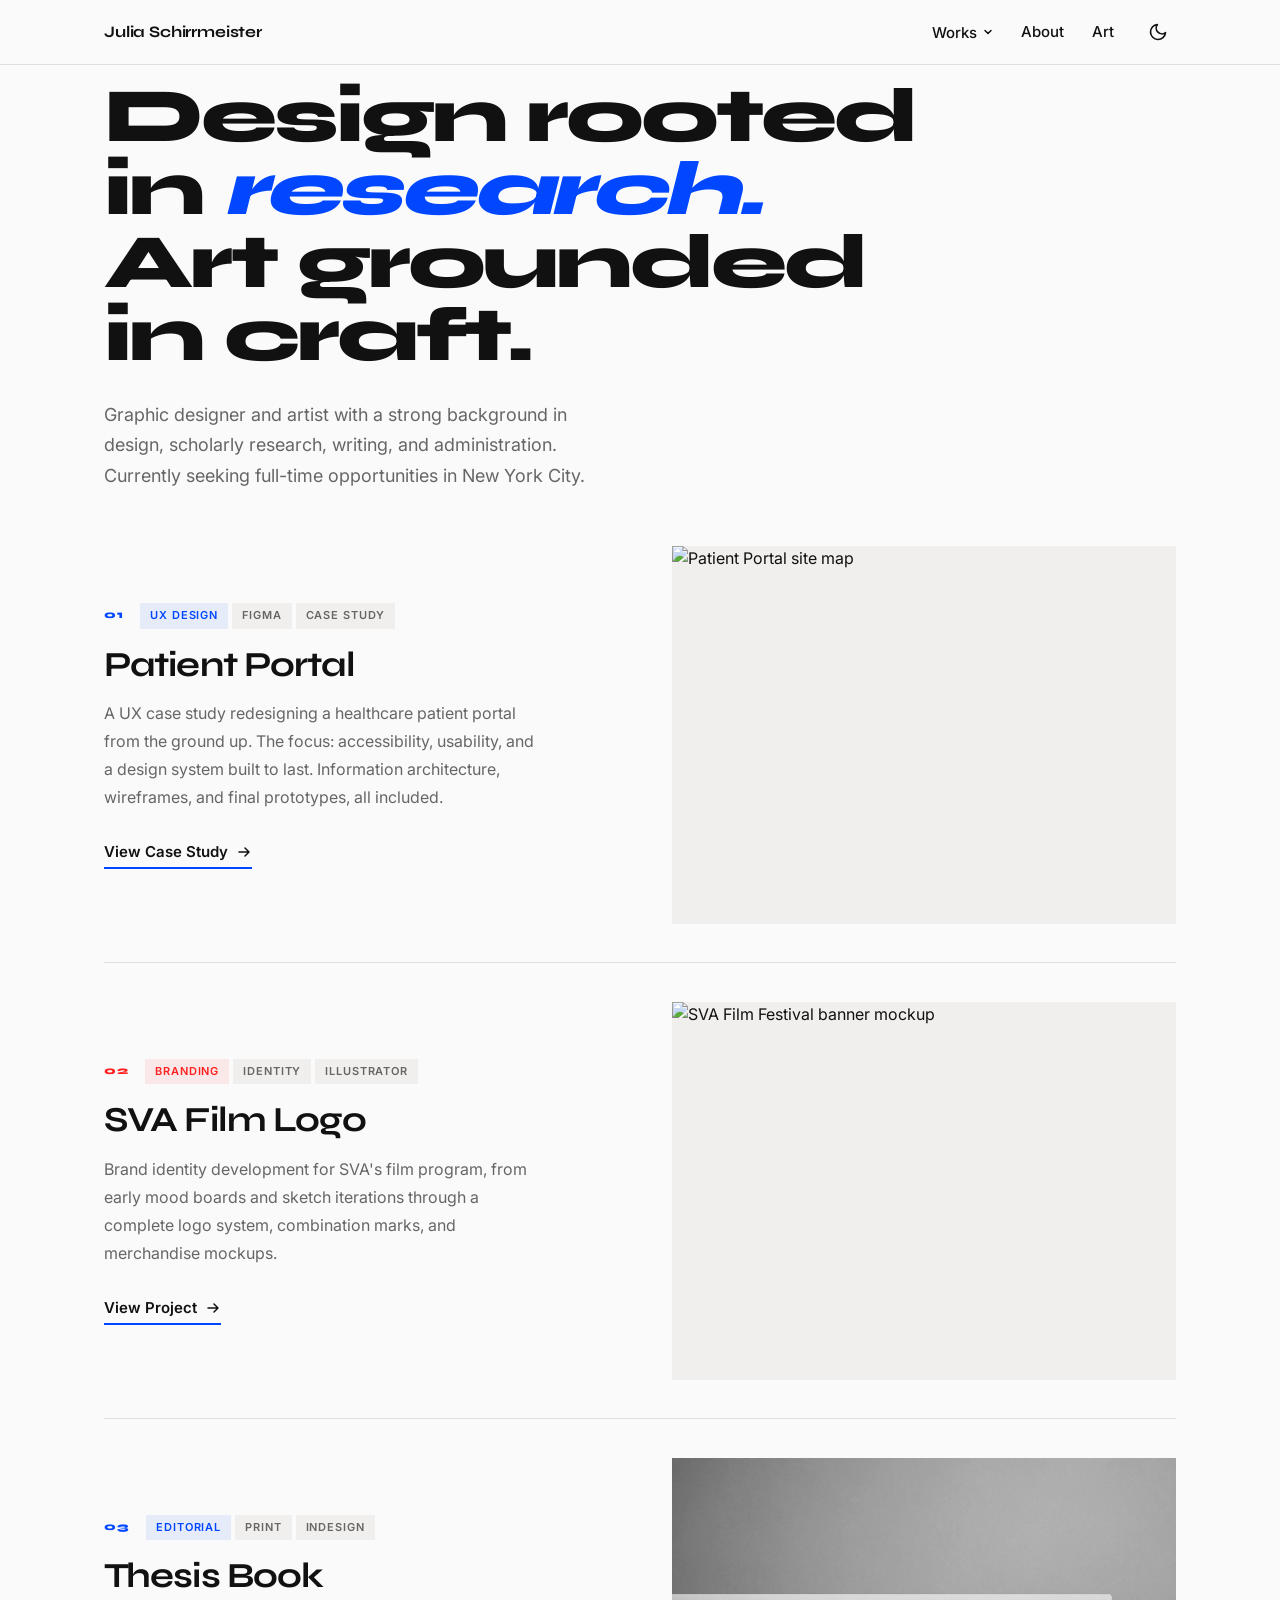
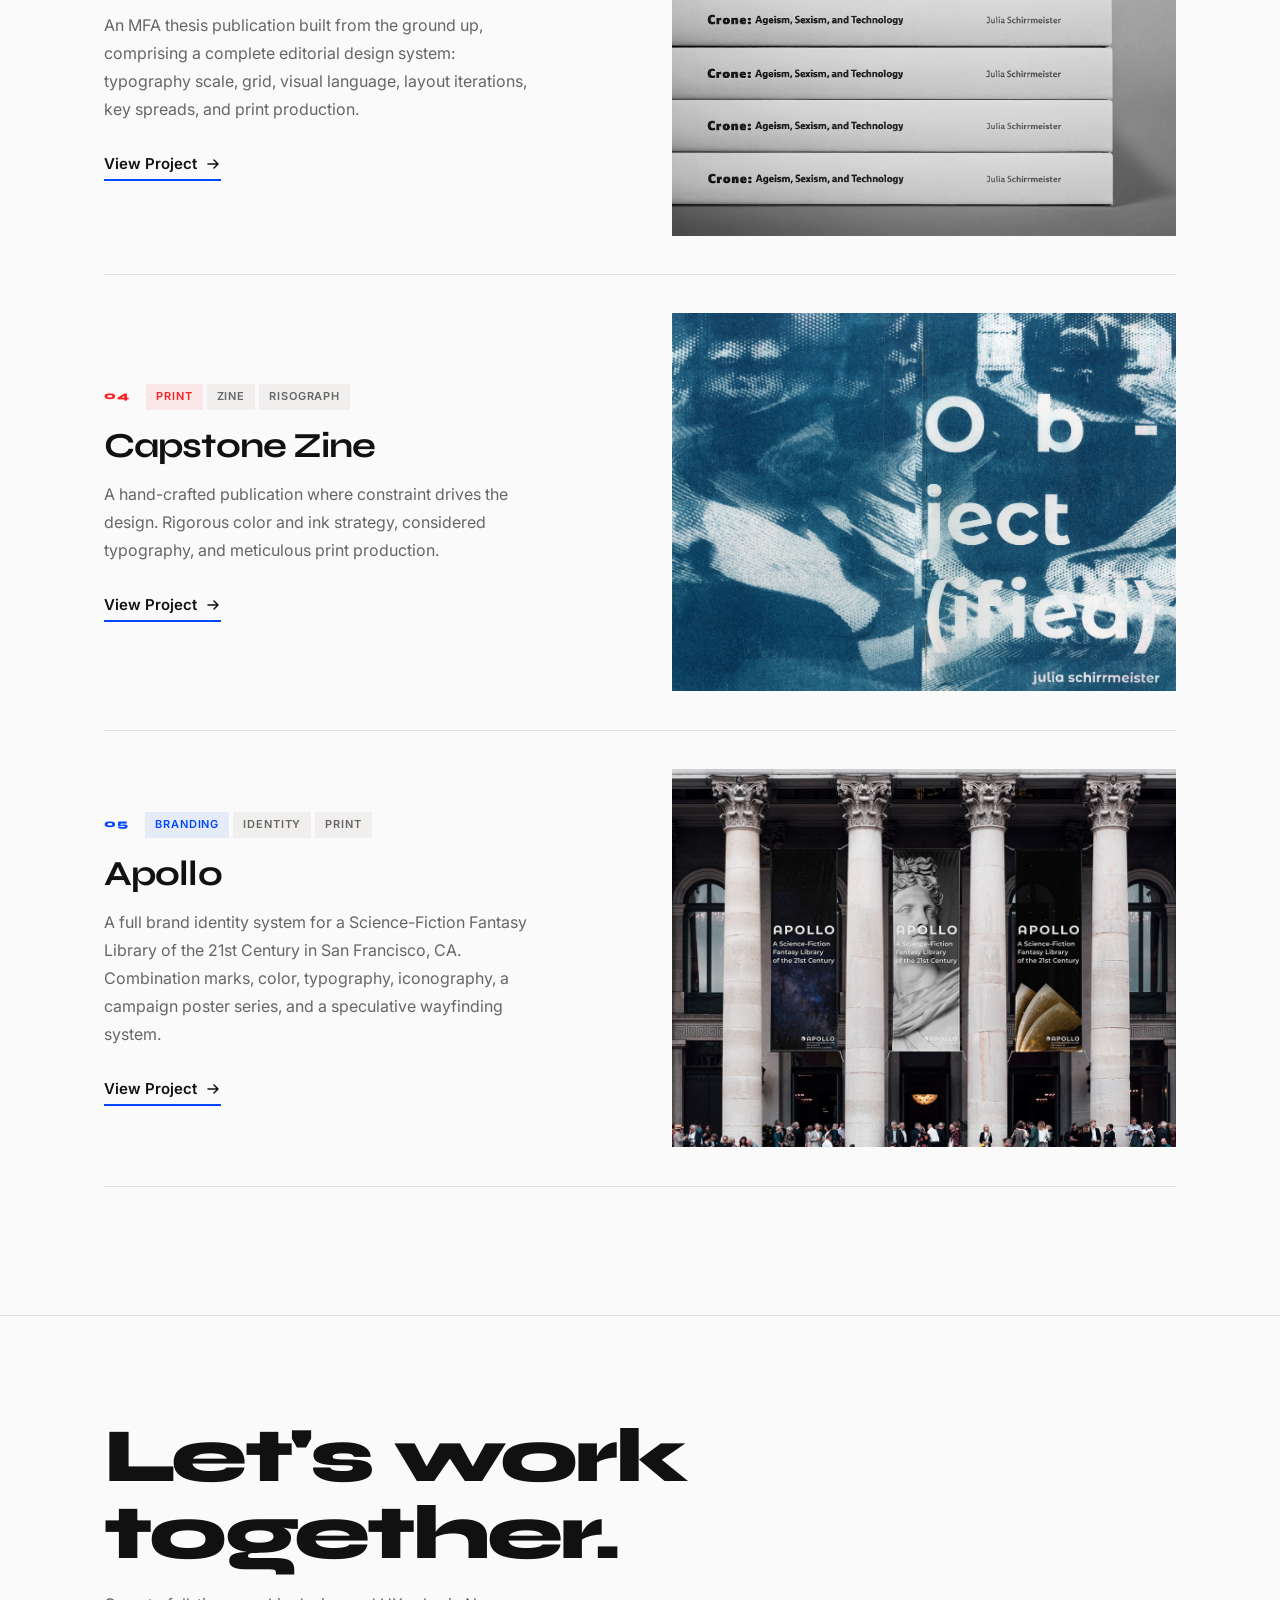
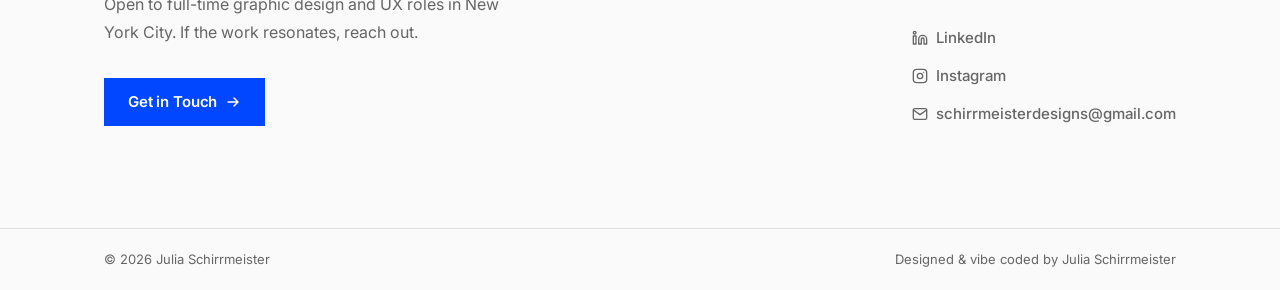
==== commit c6afdd06: "Update homepage layout, images, spacing, footers, and thesis book styling" ====
--- a/index.html
+++ b/index.html
@@ -121,25 +121,12 @@
         <p class="hero-sub">
           Graphic designer and artist with a strong background in design, scholarly research, writing, and administration. Currently seeking full-time opportunities in New York City.
         </p>
-        <div class="hero-cta-group">
-          <a href="#projects" class="btn btn-primary">
-            View Works
-            <svg width="16" height="16" viewBox="0 0 16 16" fill="none" aria-hidden="true">
-              <path d="M8 3v10M4 9l4 4 4-4" stroke="currentColor" stroke-width="1.5" stroke-linecap="round" stroke-linejoin="round"/>
-            </svg>
-          </a>
-          <a href="about.html" class="btn btn-ghost">About Me</a>
-        </div>
       </div>
     </section>
 
     <!-- PROJECTS -->
-    <section id="projects" class="section" style="padding-top:3rem; scroll-margin-top:80px;" aria-labelledby="projects-heading">
+    <section id="projects" class="section" style="padding-top:0; scroll-margin-top:80px;" aria-labelledby="projects-heading">
       <div class="container">
-        <div class="projects-section-header">
-          <h2 id="projects-heading">Selected Works</h2>
-          <span class="eyebrow">2022–2025</span>
-        </div>
 
         <div class="projects-list">
 
@@ -154,7 +141,7 @@
                   <span class="tag">Case Study</span>
                 </div>
               </div>
-              <h3 class="project-title" id="proj-1-title">Patient Portal</h3>
+              <h3 class="project-title" id="proj-1-title"><a href="projects/patient-portal.html" style="text-decoration:none;color:inherit;cursor:pointer;">Patient Portal</a></h3>
               <p class="project-desc">
                 A UX case study redesigning a healthcare patient portal from the ground up. The focus: accessibility, usability, and a design system built to last. Information architecture, wireframes, and final prototypes, all included.
               </p>
@@ -167,7 +154,7 @@
             </div>
             <figure class="project-img" aria-label="Patient Portal project thumbnail">
               <a href="projects/patient-portal.html" aria-label="View Patient Portal case study" style="display:block;width:100%;height:100%;cursor:pointer;">
-                <img src="images/projects/patient-portal/06-patient-portal-final.jpg" alt="Patient Portal final UI screens" style="width:100%; height:100%; object-fit:cover; display:block;">
+                <img src="images/projects/patient-portal/02-patient-portal-Site-Map copy.jpg" alt="Patient Portal site map" style="width:100%; height:100%; object-fit:cover; display:block;">
               </a>
             </figure>
           </article>
@@ -183,7 +170,7 @@
                   <span class="tag">Illustrator</span>
                 </div>
               </div>
-              <h3 class="project-title" id="proj-2-title">SVA Film Logo</h3>
+              <h3 class="project-title" id="proj-2-title"><a href="projects/sva-film-logo.html" style="text-decoration:none;color:inherit;cursor:pointer;">SVA Film Logo</a></h3>
               <p class="project-desc">
                 Brand identity development for SVA's film program, from early mood boards and sketch iterations through a complete logo system, combination marks, and merchandise mockups.
               </p>
@@ -196,7 +183,7 @@
             </div>
             <figure class="project-img" aria-label="SVA Film Logo project thumbnail">
               <a href="projects/sva-film-logo.html" aria-label="View SVA Film Logo project" style="display:block;width:100%;height:100%;cursor:pointer;">
-                <img src="images/projects/sva-film-logo/SVA_Mockup_Banner.jpg" alt="SVA Film Festival banner mockup" style="width:100%; height:100%; object-fit:cover; display:block;">
+                <img src="images/projects/sva-film-logo/SVA_Mockup_Banner copy.jpg" alt="SVA Film Festival banner mockup" style="width:100%; height:100%; object-fit:cover; object-position:center center; display:block;">
               </a>
             </figure>
           </article>
@@ -212,7 +199,7 @@
                   <span class="tag">InDesign</span>
                 </div>
               </div>
-              <h3 class="project-title" id="proj-3-title">Thesis Book</h3>
+              <h3 class="project-title" id="proj-3-title"><a href="projects/thesis-book.html" style="text-decoration:none;color:inherit;cursor:pointer;">Thesis Book</a></h3>
               <p class="project-desc">
                 An MFA thesis publication built from the ground up, comprising a complete editorial design system: typography scale, grid, visual language, layout iterations, key spreads, and print production.
               </p>
@@ -225,7 +212,7 @@
             </div>
             <figure class="project-img" aria-label="Thesis Book editorial design thumbnail">
               <a href="projects/thesis-book.html" aria-label="View Thesis Book project" style="display:block;width:100%;height:100%;cursor:pointer;">
-                <img src="images/projects/thesis-book/Thesisbook_Mockup_Cover.jpg" alt="Thesis Book cover mockup" style="width:100%; height:100%; object-fit:cover; display:block;">
+                <img src="images/projects/thesis-book/ThesisBook_Mockup_Spines.jpg" alt="Thesis Book spines mockup" style="width:100%; height:100%; object-fit:cover; display:block;">
               </a>
             </figure>
           </article>
@@ -241,7 +228,7 @@
                   <span class="tag">Risograph</span>
                 </div>
               </div>
-              <h3 class="project-title" id="proj-4-title">Capstone Zine</h3>
+              <h3 class="project-title" id="proj-4-title"><a href="projects/capstone-zine.html" style="text-decoration:none;color:inherit;cursor:pointer;">Capstone Zine</a></h3>
               <p class="project-desc">
                 A hand-crafted publication where constraint drives the design. Rigorous color and ink strategy, considered typography, and meticulous print production.
               </p>
@@ -254,7 +241,7 @@
             </div>
             <figure class="project-img" aria-label="Capstone Zine print design thumbnail">
               <a href="projects/capstone-zine.html" aria-label="View Capstone Zine project" style="display:block;width:100%;height:100%;cursor:pointer;">
-                <img src="images/projects/capstone-zine/Zine_Mockup_OpenPage.jpg" alt="Capstone Zine open page mockup" style="width:100%; height:100%; object-fit:cover; display:block;">
+                <img src="images/projects/capstone-zine/Zine_Spread_01.jpg" alt="Capstone Zine spread" style="width:100%; height:100%; object-fit:cover; display:block;">
               </a>
             </figure>
           </article>
@@ -270,7 +257,7 @@
                   <span class="tag">Print</span>
                 </div>
               </div>
-              <h3 class="project-title" id="proj-5-title">Apollo</h3>
+              <h3 class="project-title" id="proj-5-title"><a href="projects/poster-series.html" style="text-decoration:none;color:inherit;cursor:pointer;">Apollo</a></h3>
               <p class="project-desc">
                 A full brand identity system for a Science-Fiction Fantasy Library of the 21st Century in San Francisco, CA. Combination marks, color, typography, iconography, a campaign poster series, and a speculative wayfinding system.
               </p>
--- a/styles.css
+++ b/styles.css
@@ -410,12 +410,11 @@
    ============================================================ */
 
 .hero {
-  min-height: 100svh;
   display: flex;
   flex-direction: column;
   justify-content: center;
   padding-top: 5rem;
-  padding-bottom: 3rem;
+  padding-bottom: 1rem;
 }
 
 .hero-eyebrow { margin-bottom: 1.75rem; }
@@ -439,7 +438,7 @@
   color: var(--text-muted);
   max-width: 500px;
   line-height: 1.7;
-  margin-bottom: 2.5rem;
+  margin-bottom: 0;
   animation: fadeUp 0.7s ease 0.25s both;
 }
 
@@ -479,7 +478,7 @@
   grid-template-columns: 1fr 1fr;
   gap: clamp(2rem, 5vw, 5rem);
   align-items: center;
-  padding: clamp(3rem, 6vw, 5rem) 0;
+  padding: clamp(1.5rem, 3vw, 2.5rem) 0;
   border-bottom: 1px solid var(--border);
 }
 
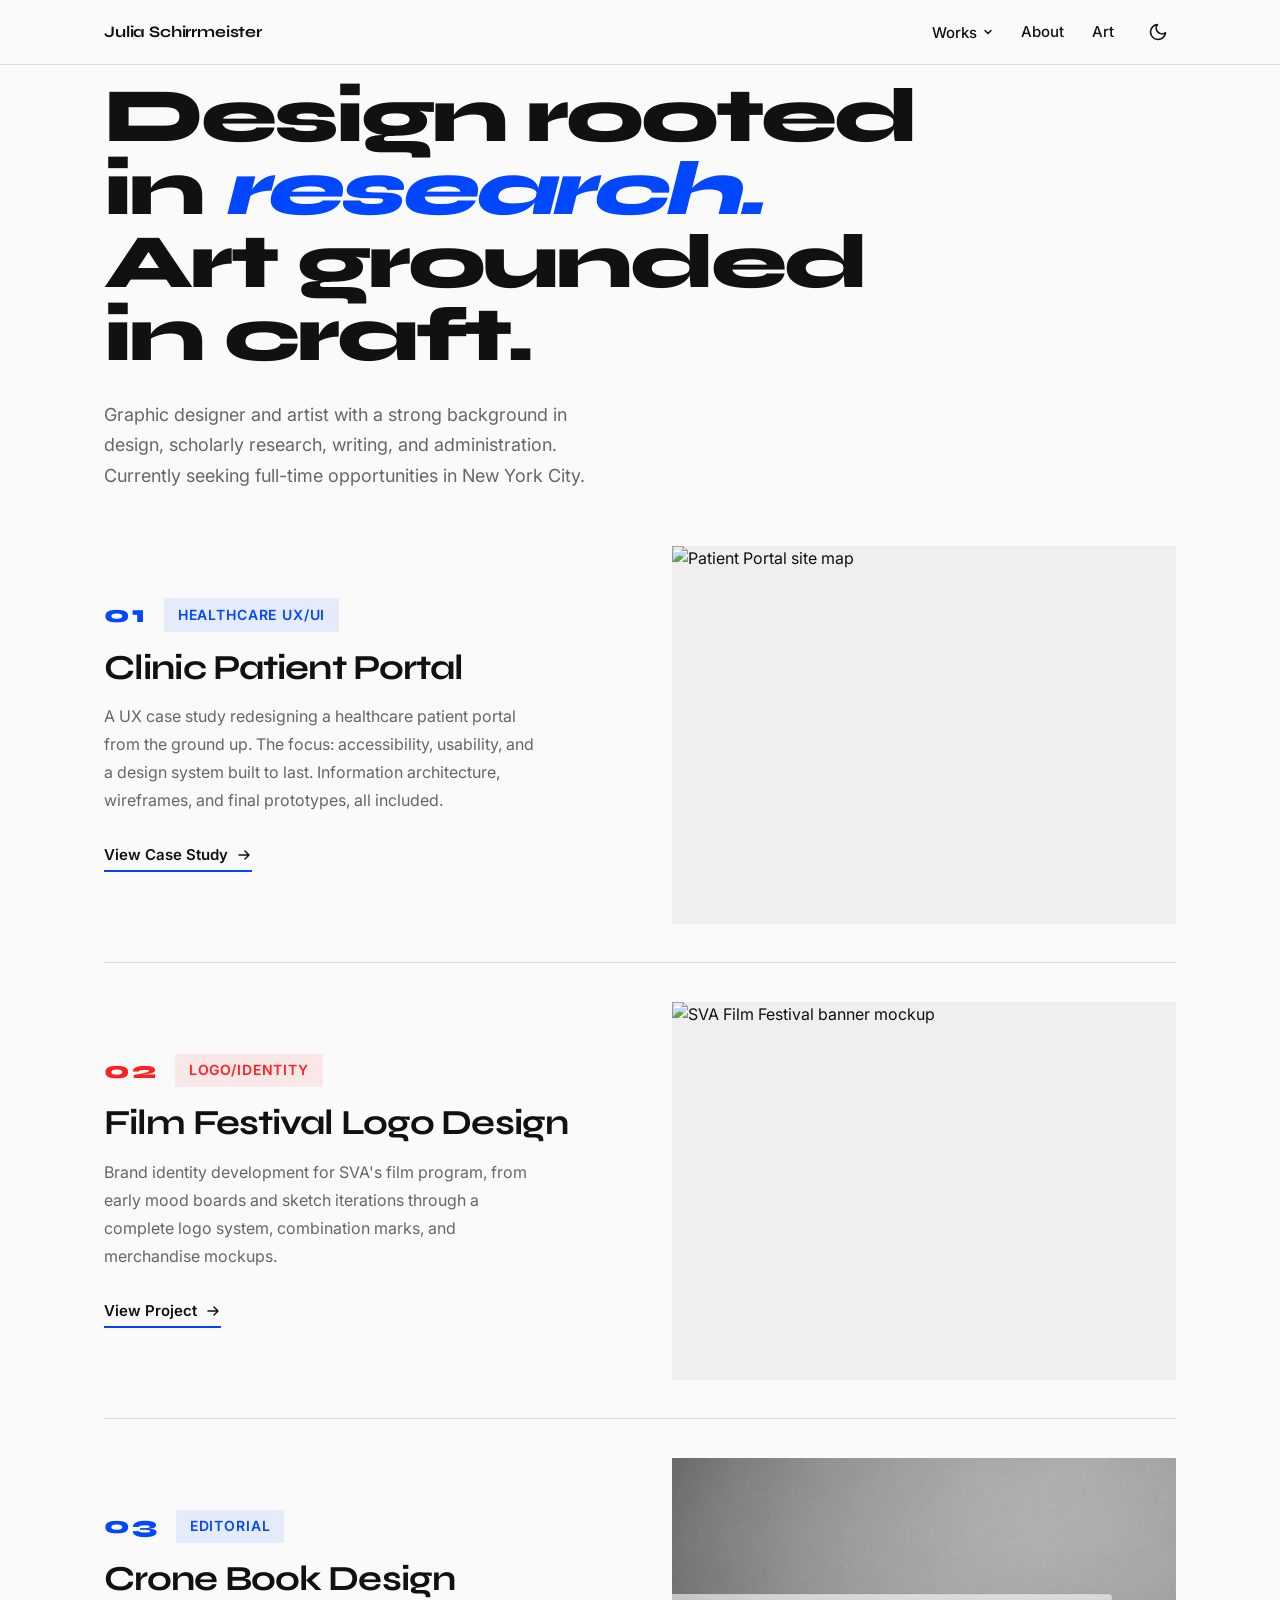
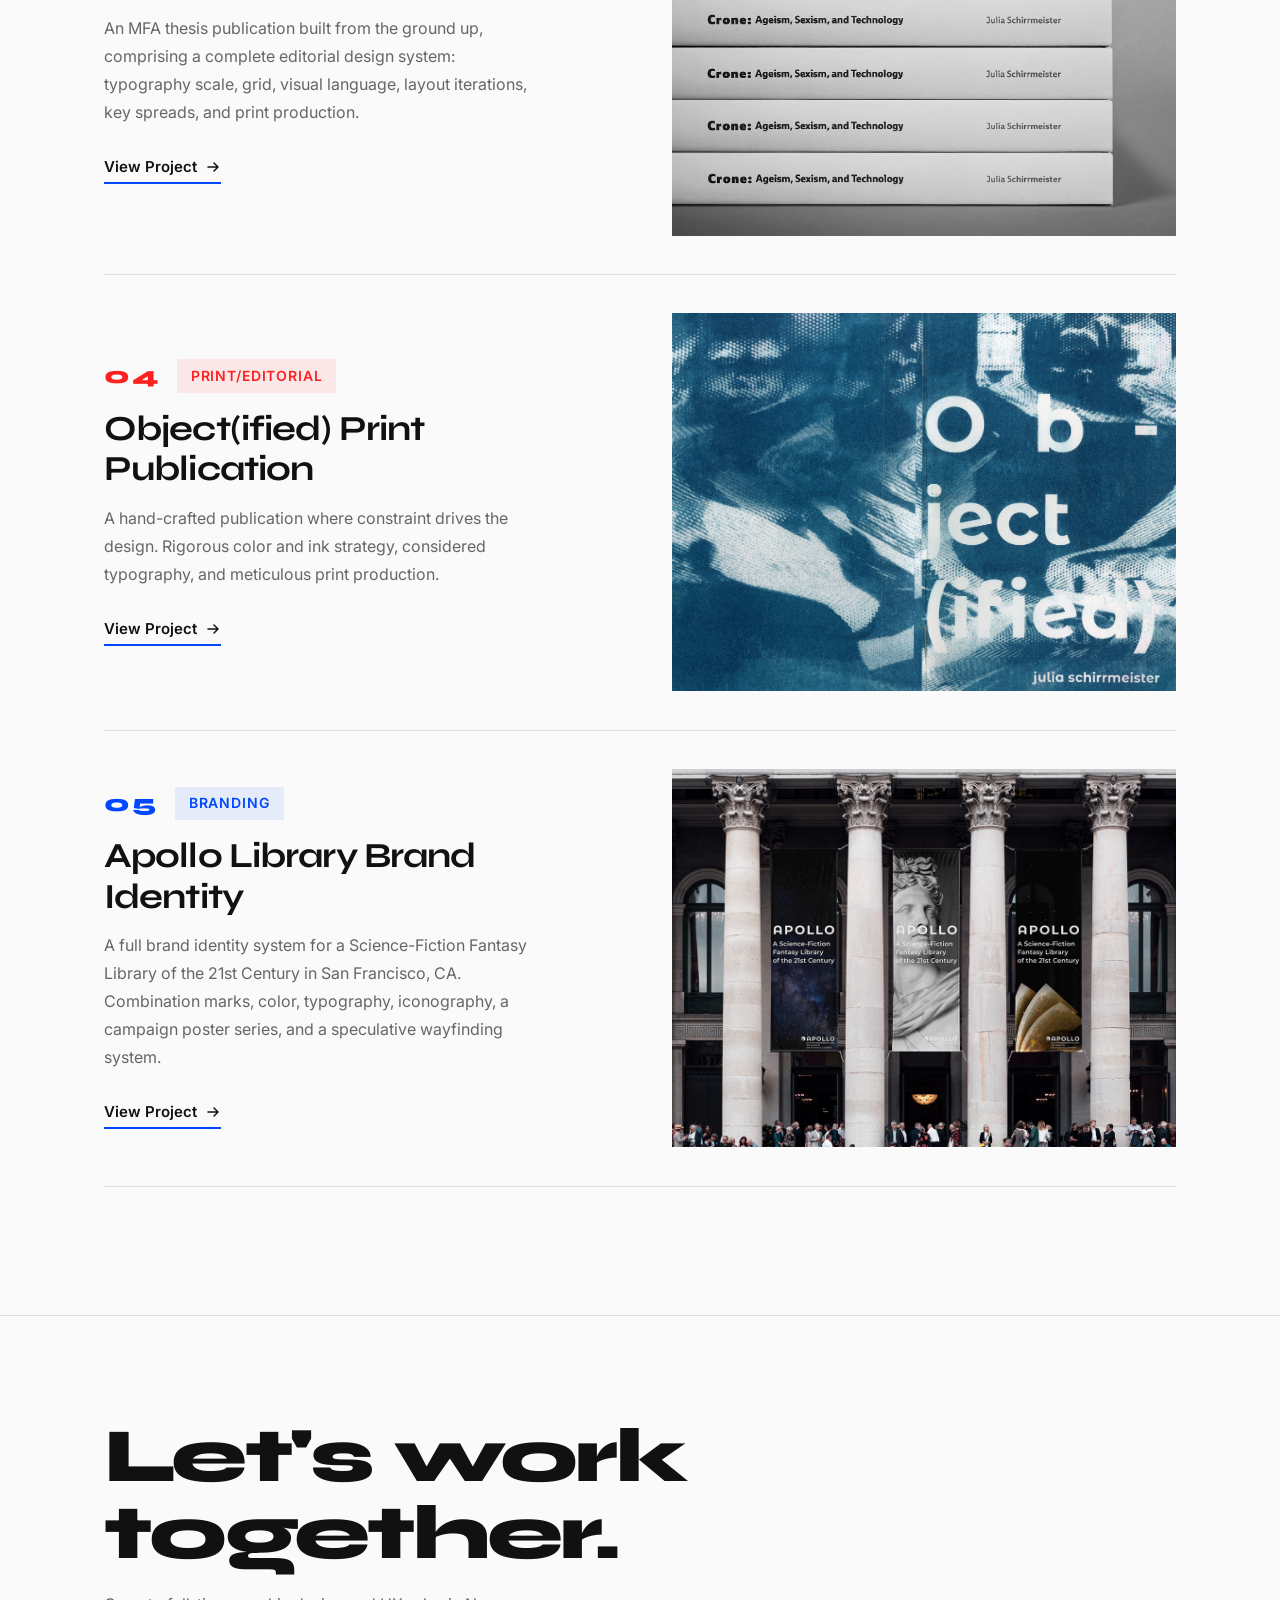
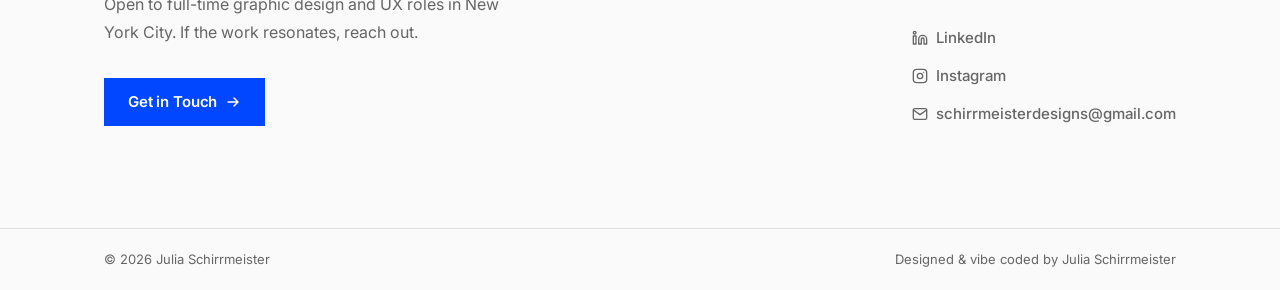
==== commit 9cc063a3: "Rename projects, enlarge tags and numbers, remove About hero" ====
--- a/index.html
+++ b/index.html
@@ -136,12 +136,10 @@
               <div class="project-meta">
                 <span class="project-num" aria-label="Project one">01</span>
                 <div class="project-tags" aria-label="Project tags">
-                  <span class="tag tag--blue">UX Design</span>
-                  <span class="tag">Figma</span>
-                  <span class="tag">Case Study</span>
-                </div>
-              </div>
-              <h3 class="project-title" id="proj-1-title"><a href="projects/patient-portal.html" style="text-decoration:none;color:inherit;cursor:pointer;">Patient Portal</a></h3>
+                  <span class="tag tag--blue">Healthcare UX/UI</span>
+                </div>
+              </div>
+              <h3 class="project-title" id="proj-1-title"><a href="projects/patient-portal.html" style="text-decoration:none;color:inherit;cursor:pointer;">Clinic Patient Portal</a></h3>
               <p class="project-desc">
                 A UX case study redesigning a healthcare patient portal from the ground up. The focus: accessibility, usability, and a design system built to last. Information architecture, wireframes, and final prototypes, all included.
               </p>
@@ -154,7 +152,7 @@
             </div>
             <figure class="project-img" aria-label="Patient Portal project thumbnail">
               <a href="projects/patient-portal.html" aria-label="View Patient Portal case study" style="display:block;width:100%;height:100%;cursor:pointer;">
-                <img src="images/projects/patient-portal/02-patient-portal-Site-Map copy.jpg" alt="Patient Portal site map" style="width:100%; height:100%; object-fit:cover; display:block;">
+                <img src="images/projects/patient-portal/02-patient-portal-Site-Map%20copy.jpg" alt="Patient Portal site map" style="width:100%; height:100%; object-fit:cover; display:block;">
               </a>
             </figure>
           </article>
@@ -165,12 +163,10 @@
               <div class="project-meta">
                 <span class="project-num" aria-label="Project two">02</span>
                 <div class="project-tags" aria-label="Project tags">
-                  <span class="tag tag--red">Branding</span>
-                  <span class="tag">Identity</span>
-                  <span class="tag">Illustrator</span>
-                </div>
-              </div>
-              <h3 class="project-title" id="proj-2-title"><a href="projects/sva-film-logo.html" style="text-decoration:none;color:inherit;cursor:pointer;">SVA Film Logo</a></h3>
+                  <span class="tag tag--red">Logo/Identity</span>
+                </div>
+              </div>
+              <h3 class="project-title" id="proj-2-title"><a href="projects/sva-film-logo.html" style="text-decoration:none;color:inherit;cursor:pointer;">Film Festival Logo Design</a></h3>
               <p class="project-desc">
                 Brand identity development for SVA's film program, from early mood boards and sketch iterations through a complete logo system, combination marks, and merchandise mockups.
               </p>
@@ -183,7 +179,7 @@
             </div>
             <figure class="project-img" aria-label="SVA Film Logo project thumbnail">
               <a href="projects/sva-film-logo.html" aria-label="View SVA Film Logo project" style="display:block;width:100%;height:100%;cursor:pointer;">
-                <img src="images/projects/sva-film-logo/SVA_Mockup_Banner copy.jpg" alt="SVA Film Festival banner mockup" style="width:100%; height:100%; object-fit:cover; object-position:center center; display:block;">
+                <img src="images/projects/sva-film-logo/SVA_Mockup_Banner%20copy.jpg" alt="SVA Film Festival banner mockup" style="width:100%; height:100%; object-fit:cover; object-position:center center; display:block;">
               </a>
             </figure>
           </article>
@@ -195,11 +191,9 @@
                 <span class="project-num" aria-label="Project three">03</span>
                 <div class="project-tags" aria-label="Project tags">
                   <span class="tag tag--blue">Editorial</span>
-                  <span class="tag">Print</span>
-                  <span class="tag">InDesign</span>
-                </div>
-              </div>
-              <h3 class="project-title" id="proj-3-title"><a href="projects/thesis-book.html" style="text-decoration:none;color:inherit;cursor:pointer;">Thesis Book</a></h3>
+                </div>
+              </div>
+              <h3 class="project-title" id="proj-3-title"><a href="projects/thesis-book.html" style="text-decoration:none;color:inherit;cursor:pointer;">Crone Book Design</a></h3>
               <p class="project-desc">
                 An MFA thesis publication built from the ground up, comprising a complete editorial design system: typography scale, grid, visual language, layout iterations, key spreads, and print production.
               </p>
@@ -223,12 +217,10 @@
               <div class="project-meta">
                 <span class="project-num" aria-label="Project four">04</span>
                 <div class="project-tags" aria-label="Project tags">
-                  <span class="tag tag--red">Print</span>
-                  <span class="tag">Zine</span>
-                  <span class="tag">Risograph</span>
-                </div>
-              </div>
-              <h3 class="project-title" id="proj-4-title"><a href="projects/capstone-zine.html" style="text-decoration:none;color:inherit;cursor:pointer;">Capstone Zine</a></h3>
+                  <span class="tag tag--red">Print/Editorial</span>
+                </div>
+              </div>
+              <h3 class="project-title" id="proj-4-title"><a href="projects/capstone-zine.html" style="text-decoration:none;color:inherit;cursor:pointer;">Object(ified) Print Publication</a></h3>
               <p class="project-desc">
                 A hand-crafted publication where constraint drives the design. Rigorous color and ink strategy, considered typography, and meticulous print production.
               </p>
@@ -253,11 +245,9 @@
                 <span class="project-num" aria-label="Project five">05</span>
                 <div class="project-tags" aria-label="Project tags">
                   <span class="tag tag--blue">Branding</span>
-                  <span class="tag">Identity</span>
-                  <span class="tag">Print</span>
-                </div>
-              </div>
-              <h3 class="project-title" id="proj-5-title"><a href="projects/poster-series.html" style="text-decoration:none;color:inherit;cursor:pointer;">Apollo</a></h3>
+                </div>
+              </div>
+              <h3 class="project-title" id="proj-5-title"><a href="projects/poster-series.html" style="text-decoration:none;color:inherit;cursor:pointer;">Apollo Library Brand Identity</a></h3>
               <p class="project-desc">
                 A full brand identity system for a Science-Fiction Fantasy Library of the 21st Century in San Francisco, CA. Combination marks, color, typography, iconography, a campaign poster series, and a speculative wayfinding system.
               </p>
--- a/styles.css
+++ b/styles.css
@@ -386,11 +386,11 @@
 
 .tag {
   display: inline-block;
-  font-size: 0.6875rem;
+  font-size: 0.875rem;
   font-weight: 600;
-  letter-spacing: 0.08em;
+  letter-spacing: 0.06em;
   text-transform: uppercase;
-  padding: 0.25rem 0.625rem;
+  padding: 0.35rem 0.875rem;
   background: var(--bg-alt);
   color: var(--text-muted);
 }
@@ -492,10 +492,14 @@
 
 .project-num {
   font-family: var(--font-display);
-  font-size: 0.6875rem;
+  font-size: 1.5rem;
   font-weight: 800;
   letter-spacing: 0.1em;
   color: var(--text-muted);
+  line-height: 1;
+  align-self: stretch;
+  display: flex;
+  align-items: center;
 }
 .project-item--blue .project-num { color: var(--blue); }
 .project-item--red  .project-num { color: var(--red); }
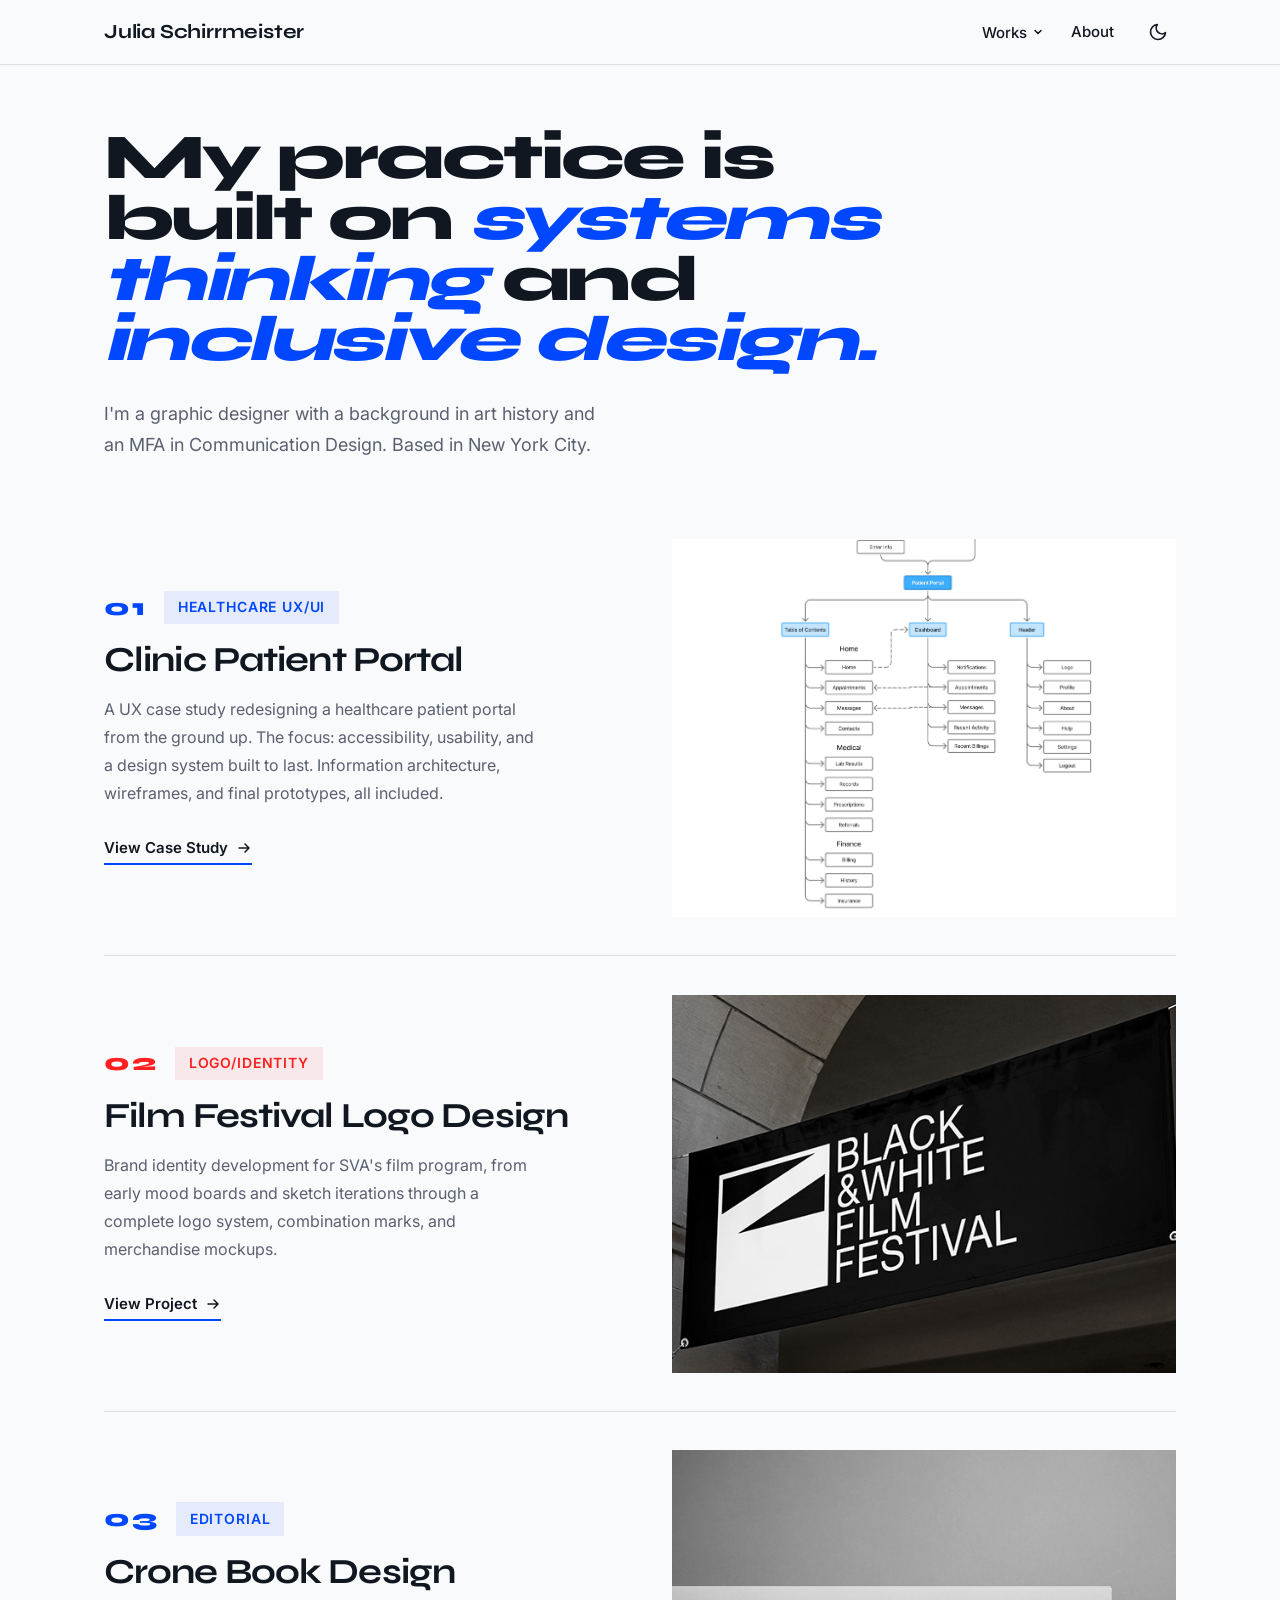
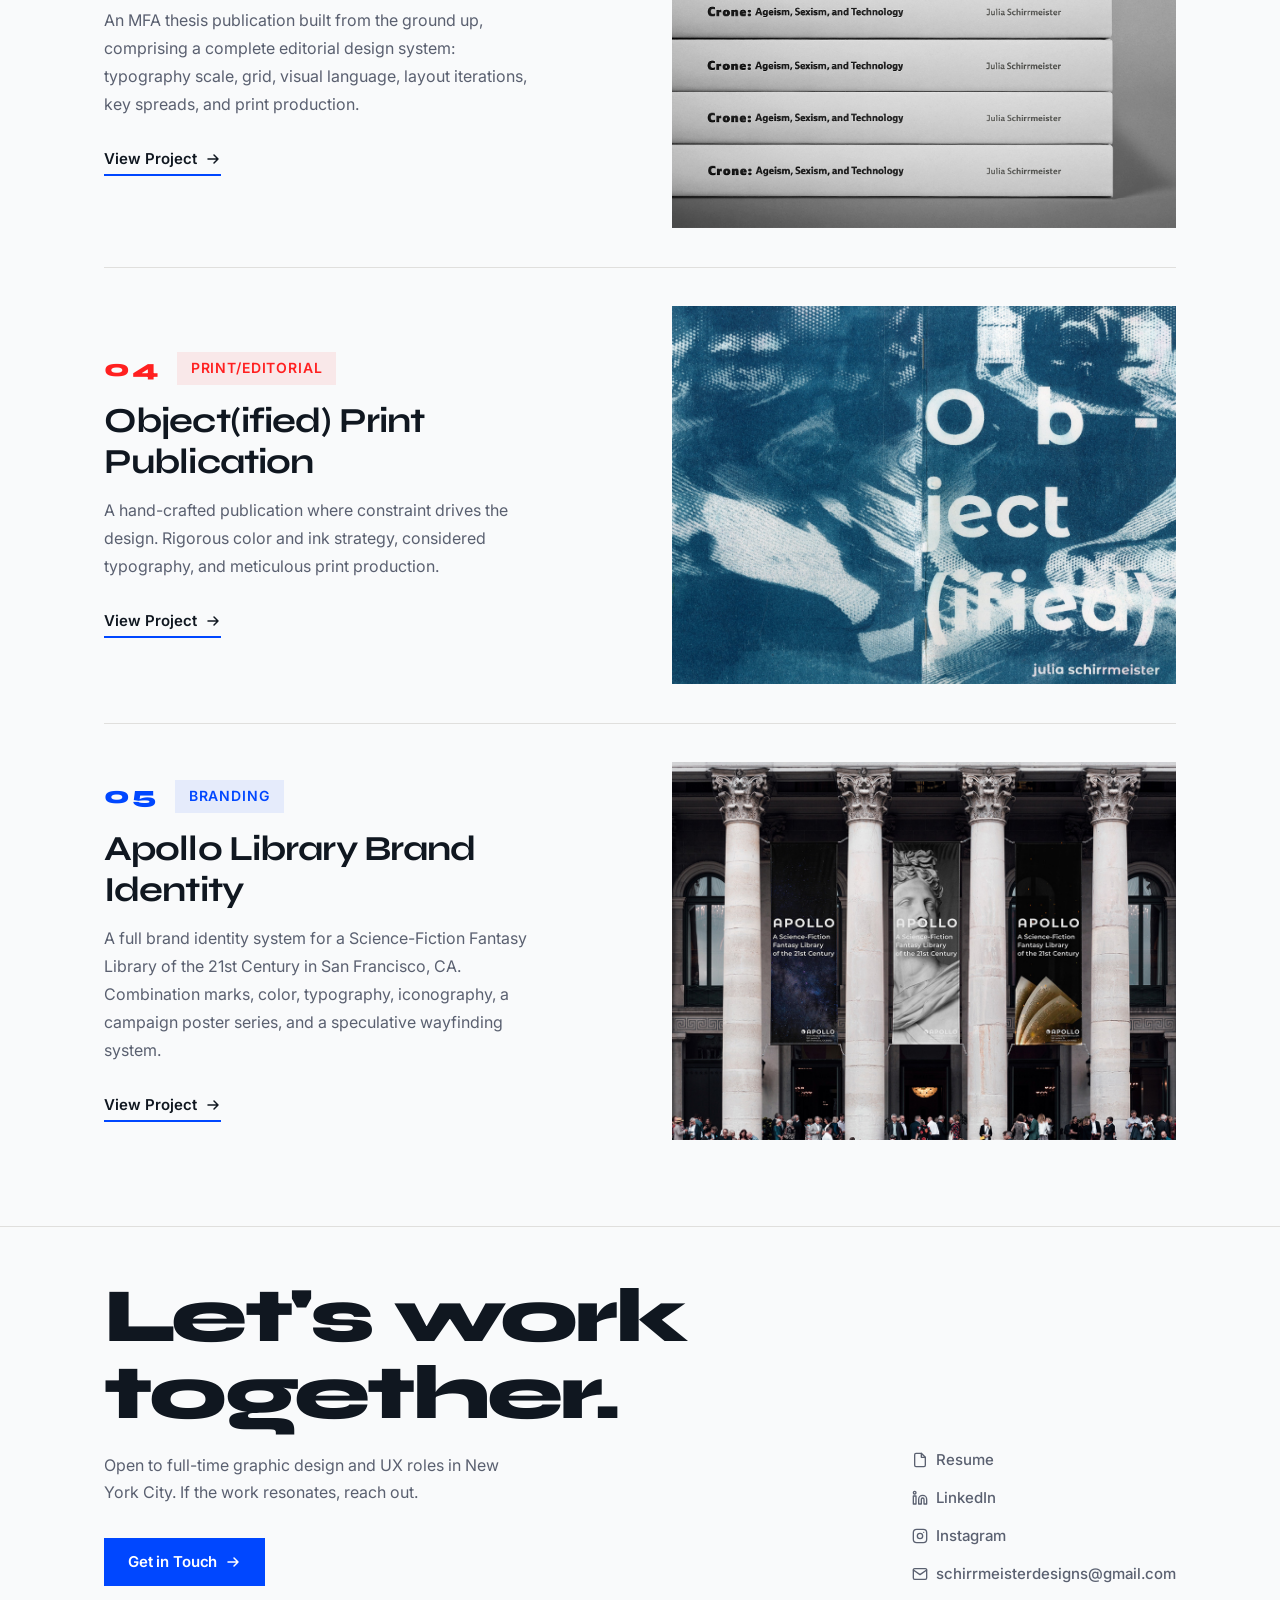
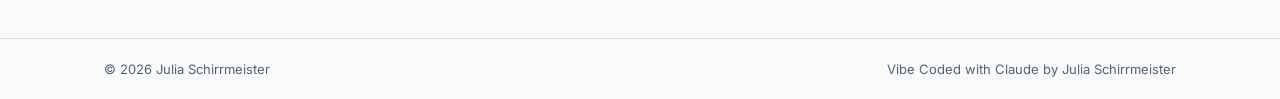
==== commit 3a933f69: "Update homepage headline, add resume link, portrait photo, and footer updates Co-Authored-By: Claude" ====
--- a/index.html
+++ b/index.html
@@ -8,7 +8,7 @@
   <link rel="preconnect" href="https://fonts.googleapis.com">
   <link rel="preconnect" href="https://fonts.gstatic.com" crossorigin>
   <link href="https://fonts.googleapis.com/css2?family=Syne:wght@400;500;600;700;800&family=Inter:ital,wght@0,300;0,400;0,500;0,600;1,400;1,600&display=swap" rel="stylesheet">
-  <link rel="stylesheet" href="styles.css">
+  <link rel="stylesheet" href="styles.css?v=5">
   <!-- Prevent FOUC on dark mode -->
   <script>
     (function(){var t=localStorage.getItem('theme');var d=window.matchMedia('(prefers-color-scheme:dark)').matches;if(t==='dark'||(t===null&&d))document.documentElement.setAttribute('data-theme','dark');})();
@@ -70,7 +70,6 @@
             </li>
 
             <li role="none"><a href="about.html" class="nav-link">About</a></li>
-            <li role="none"><a href="art.html" class="nav-link">Art</a></li>
           </ul>
 
           <!-- Dark mode toggle -->
@@ -113,19 +112,16 @@
     <section class="hero" aria-labelledby="hero-heading">
       <div class="container">
         <h1 class="hero-headline" id="hero-heading">
-          Design rooted<br>
-          in <em>research.</em><br>
-          Art grounded<br>
-          in craft.
+          My practice is built on <em>systems thinking</em> and <em>inclusive design.</em>
         </h1>
         <p class="hero-sub">
-          Graphic designer and artist with a strong background in design, scholarly research, writing, and administration. Currently seeking full-time opportunities in New York City.
+          I'm a graphic designer with a background in art history and an MFA in Communication Design. Based in New York City.
         </p>
       </div>
     </section>
 
     <!-- PROJECTS -->
-    <section id="projects" class="section" style="padding-top:0; scroll-margin-top:80px;" aria-labelledby="projects-heading">
+    <section id="projects" class="section" style="padding-top:0; padding-bottom:3rem; scroll-margin-top:80px;" aria-labelledby="projects-heading">
       <div class="container">
 
         <div class="projects-list">
@@ -286,6 +282,10 @@
           </a>
         </div>
         <nav class="footer-contact" aria-label="Contact and social links">
+          <a href="Julia_Schirrmeister_Resume_2026.pdf" class="contact-link" target="_blank" rel="noopener noreferrer" aria-label="View resume (opens in new tab)">
+            <svg width="16" height="16" viewBox="0 0 24 24" fill="none" aria-hidden="true"><path d="M14 2H6a2 2 0 0 0-2 2v16a2 2 0 0 0 2 2h12a2 2 0 0 0 2-2V8z" stroke="currentColor" stroke-width="2" stroke-linecap="round" stroke-linejoin="round"/><polyline points="14 2 14 8 20 8" stroke="currentColor" stroke-width="2" stroke-linecap="round" stroke-linejoin="round"/></svg>
+            Resume
+          </a>
           <a href="https://linkedin.com/in/julia-schirrmeister-4711a9a7" class="contact-link" target="_blank" rel="noopener noreferrer" aria-label="LinkedIn profile (opens in new tab)">
             <svg width="16" height="16" viewBox="0 0 24 24" fill="none" aria-hidden="true">
               <path d="M16 8a6 6 0 0 1 6 6v7h-4v-7a2 2 0 0 0-2-2 2 2 0 0 0-2 2v7h-4v-7a6 6 0 0 1 6-6zM2 9h4v12H2z" stroke="currentColor" stroke-width="2" stroke-linecap="round" stroke-linejoin="round"/>
@@ -314,7 +314,7 @@
     <div class="footer-bottom">
       <div class="container footer-bottom-inner">
         <span>© 2026 Julia Schirrmeister</span>
-        <span>Designed &amp; vibe coded by Julia Schirrmeister</span>
+        <span>Vibe Coded with Claude by Julia Schirrmeister</span>
       </div>
     </div>
   </footer>
--- a/styles.css
+++ b/styles.css
@@ -14,12 +14,12 @@
   --yellow: #FFD600;
 
   /* Light Mode */
-  --bg:          #FAFAFA;
-  --bg-alt:      #F0EFED;
-  --text:        #111111;
-  --text-muted:  #666666;
+  --bg:          #F9FAFB;
+  --bg-alt:      #EEEEF0;
+  --text:        #101720;
+  --text-muted:  #5A6070;
   --border:      #E0DFDD;
-  --nav-bg:      rgba(250, 250, 250, 0.95);
+  --nav-bg:      rgba(249, 250, 251, 0.95);
 
   /* Typography */
   --font-display: 'Syne', sans-serif;
@@ -184,7 +184,7 @@
 
 .nav-brand {
   font-family: var(--font-display);
-  font-size: 1rem;
+  font-size: 1.25rem;
   font-weight: 700;
   letter-spacing: -0.01em;
   white-space: nowrap;
@@ -413,19 +413,20 @@
   display: flex;
   flex-direction: column;
   justify-content: center;
-  padding-top: 5rem;
-  padding-bottom: 1rem;
+  padding-top: 8rem;
+  padding-bottom: 2.5rem;
 }
 
 .hero-eyebrow { margin-bottom: 1.75rem; }
 
 .hero-headline {
-  font-size: clamp(2.5rem, 6vw, 5.5rem);
+  font-size: clamp(2rem, 5vw, 4.5rem);
   font-family: var(--font-display);
   font-weight: 800;
   line-height: 0.95;
   letter-spacing: -0.04em;
   margin-bottom: 1.75rem;
+  max-width: 75%;
   animation: fadeUp 0.7s ease 0.1s both;
 }
 .hero-headline em {
@@ -438,6 +439,18 @@
   color: var(--text-muted);
   max-width: 500px;
   line-height: 1.7;
+  margin-bottom: 0;
+  animation: fadeUp 0.7s ease 0.25s both;
+}
+
+.hero-statement {
+  font-family: var(--font-display);
+  font-weight: 800;
+  font-size: clamp(1.25rem, 2.2vw, 2rem);
+  line-height: 1.3;
+  letter-spacing: -0.02em;
+  color: var(--text);
+  max-width: 780px;
   margin-bottom: 0;
   animation: fadeUp 0.7s ease 0.25s both;
 }
@@ -481,6 +494,7 @@
   padding: clamp(1.5rem, 3vw, 2.5rem) 0;
   border-bottom: 1px solid var(--border);
 }
+.project-item:last-child { border-bottom: none; }
 
 .project-meta {
   display: flex;
@@ -579,7 +593,7 @@
 .footer { border-top: 1px solid var(--border); }
 
 .footer-cta {
-  padding: clamp(4rem, 8vw, 8rem) 0;
+  padding: clamp(2rem, 4vw, 3.5rem) 0;
   display: grid;
   grid-template-columns: 1fr auto;
   gap: clamp(2rem, 5vw, 6rem);
@@ -640,7 +654,7 @@
 
 .project-page-hero {
   padding-top: 7rem;
-  padding-bottom: 4rem;
+  padding-bottom: 1rem;
 }
 
 .back-nav {
@@ -687,7 +701,7 @@
   padding: 2.5rem 0;
   border-top: 1px solid var(--border);
   border-bottom: 1px solid var(--border);
-  margin: 3rem 0 5rem;
+  margin: 2rem 0 0;
 }
 .detail-item label {
   display: block;
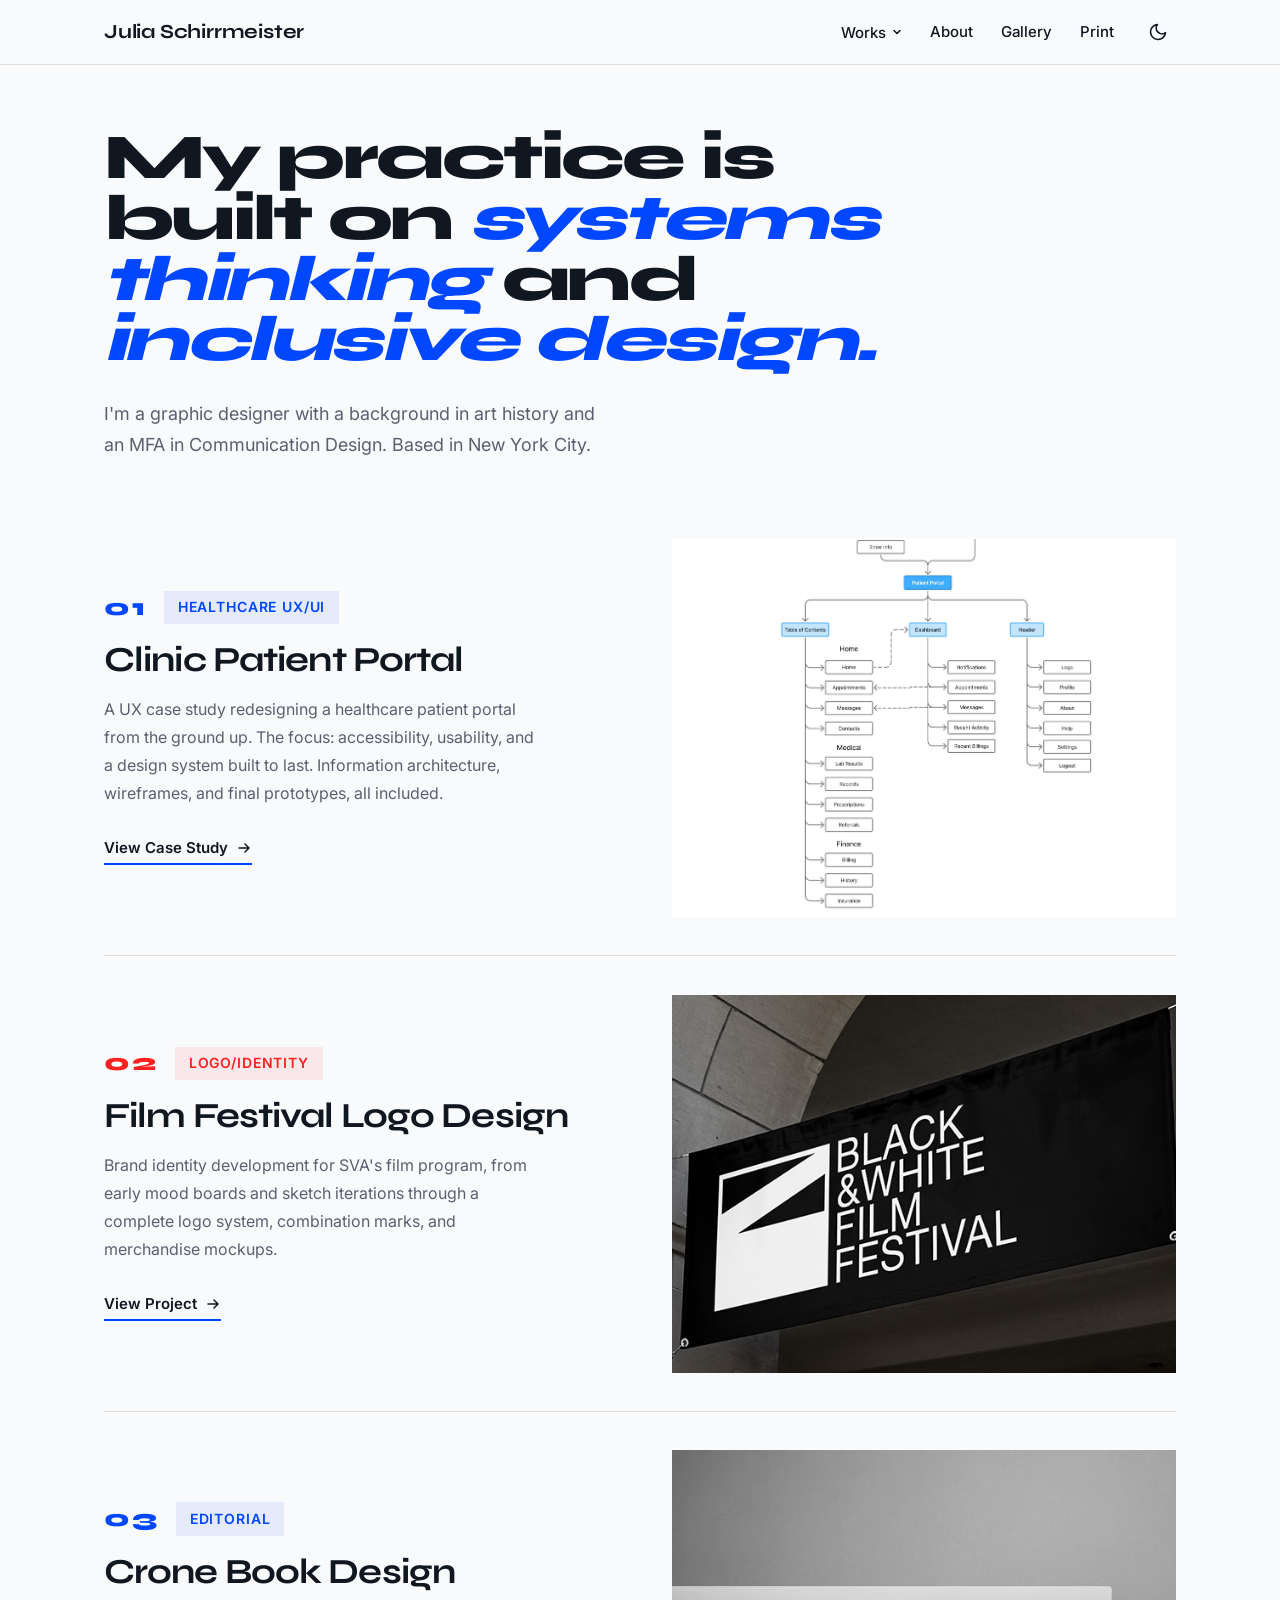
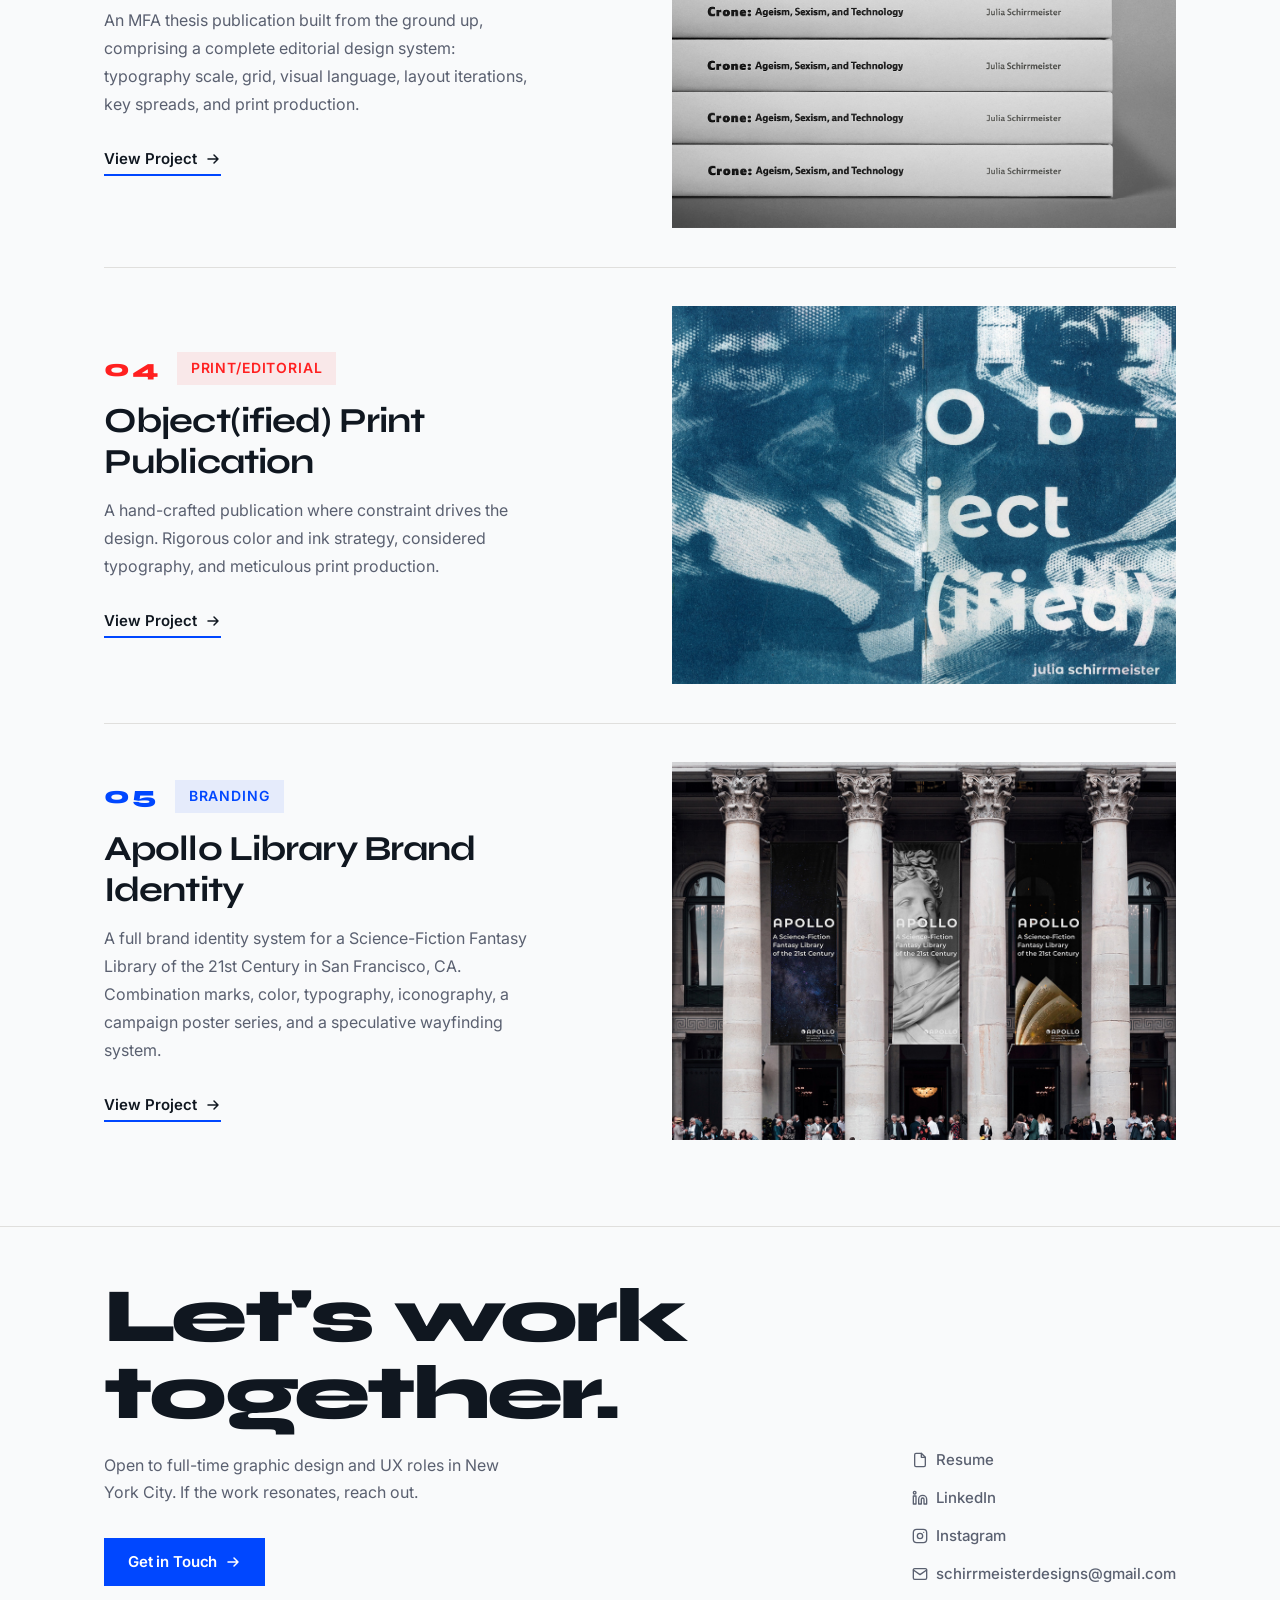
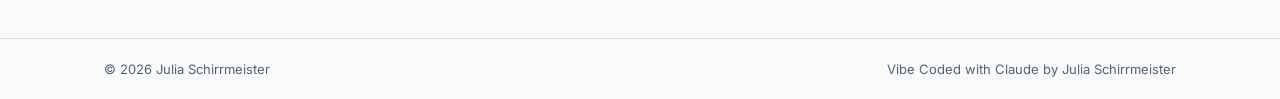
==== commit ca140555: "Add Print page, Gallery page, and update nav across all pages - Add print.html with 23 print works (" ====
--- a/index.html
+++ b/index.html
@@ -43,33 +43,35 @@
               <ul class="nav-dropdown-menu" id="works-dropdown" role="listbox" data-open="false">
                 <li role="none">
                   <a href="projects/patient-portal.html" class="nav-dropdown-item" role="option">
-                    <span class="nav-dropdown-item-num">01</span>Patient Portal
+                    <span class="nav-dropdown-item-num">01</span>Healthcare UX/UI
                   </a>
                 </li>
                 <li role="none">
                   <a href="projects/sva-film-logo.html" class="nav-dropdown-item" role="option">
-                    <span class="nav-dropdown-item-num">02</span>SVA Film Logo
+                    <span class="nav-dropdown-item-num">02</span>Logo/Identity
                   </a>
                 </li>
                 <li role="none">
                   <a href="projects/thesis-book.html" class="nav-dropdown-item" role="option">
-                    <span class="nav-dropdown-item-num">03</span>Thesis Book
+                    <span class="nav-dropdown-item-num">03</span>Editorial Book
                   </a>
                 </li>
                 <li role="none">
                   <a href="projects/capstone-zine.html" class="nav-dropdown-item" role="option">
-                    <span class="nav-dropdown-item-num">04</span>Capstone Zine
+                    <span class="nav-dropdown-item-num">04</span>Print/Editorial
                   </a>
                 </li>
                 <li role="none">
                   <a href="projects/poster-series.html" class="nav-dropdown-item" role="option">
-                    <span class="nav-dropdown-item-num">05</span>Apollo
+                    <span class="nav-dropdown-item-num">05</span>Branding
                   </a>
                 </li>
               </ul>
             </li>
 
             <li role="none"><a href="about.html" class="nav-link">About</a></li>
+            <li role="none"><a href="art.html" class="nav-link">Gallery</a></li>
+            <li role="none"><a href="print.html" class="nav-link">Print</a></li>
           </ul>
 
           <!-- Dark mode toggle -->
